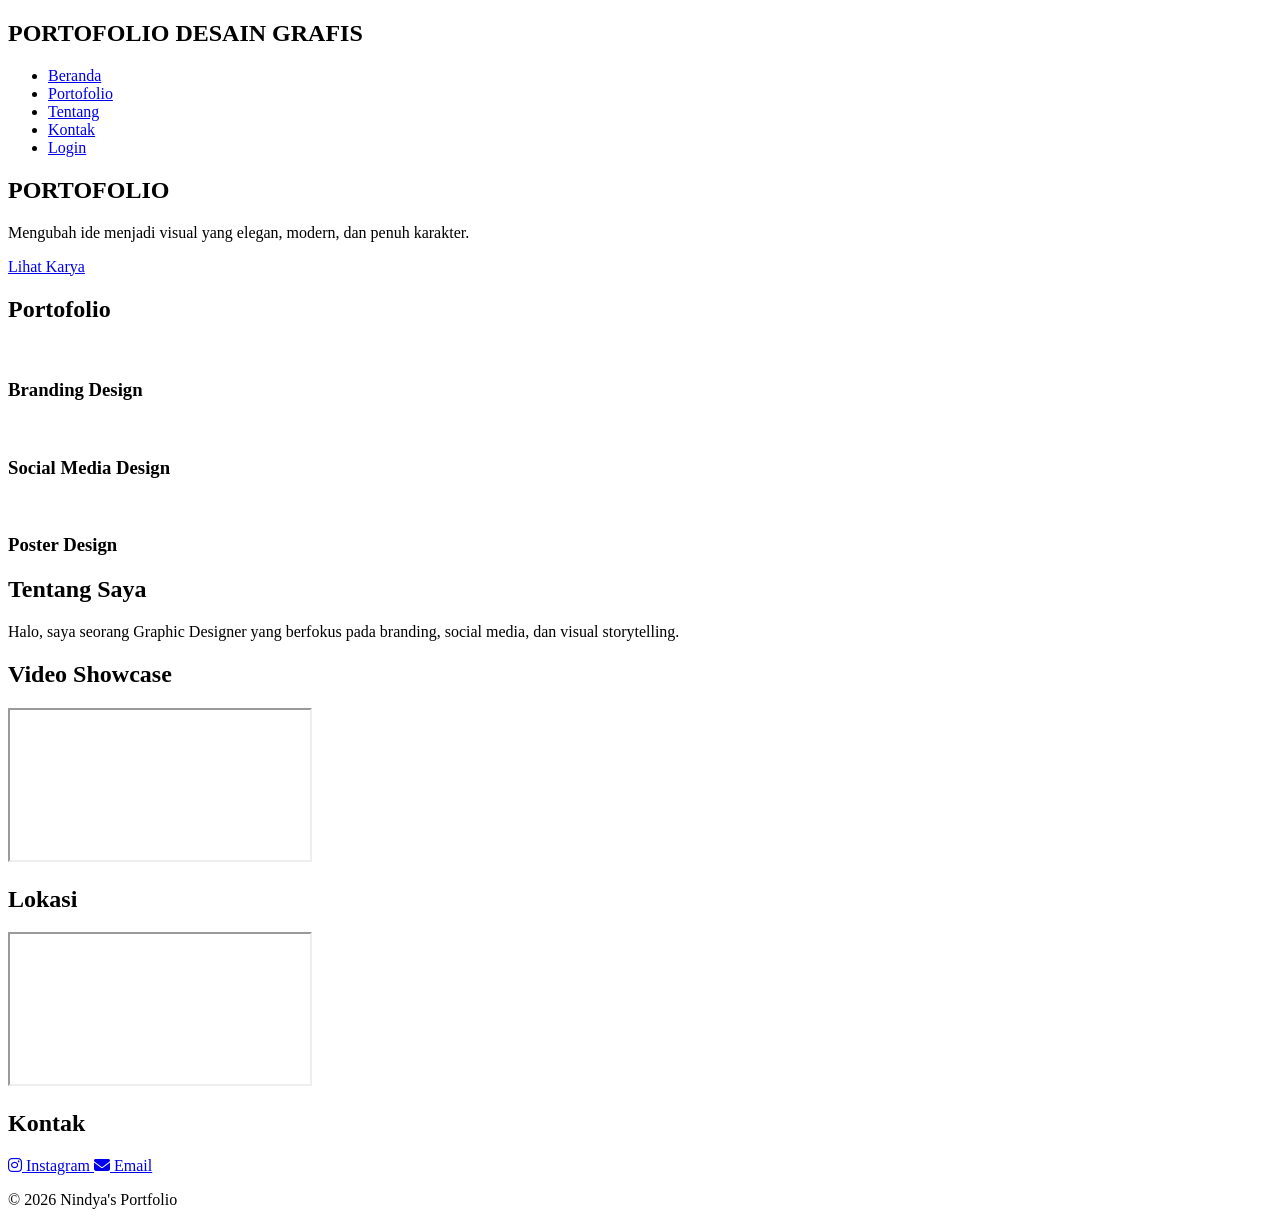
==== index.html @ 33f5392d "Add initial HTML structure for portfolio website" ====
<!DOCTYPE html>
<html lang="id">
<head>
    <meta charset="UTF-8">
    <meta name="viewport" content="width=device-width, initial-scale=1.0">
    <title> Portofolio Desain Grafis Nindya</title>

    <link rel="stylesheet" href="style.css">

    <link
    href="https://cdnjs.cloudflare.com/ajax/libs/font-awesome/6.5.2/css/all.min.css"
    rel="stylesheet">
</head>
<body>

<header>
    <nav class="navbar">
        <h2 class="logo">PORTOFOLIO DESAIN GRAFIS</h2>

        <ul class="nav-links">
            <li><a href="#home">Beranda</a></li>
            <li><a href="#portfolio">Portofolio</a></li>
            <li><a href="#about">Tentang</a></li>
            <li><a href="#contact">Kontak</a></li>
            <li>
                <a href="login/login.html" class="login-btn">
                    Login
                </a>
            </li>
        </ul>
    </nav>
</header>

<section id="home" class="hero">
    <div class="hero-content">
        <h1>PORTOFOLIO </h1>

        <p>
            Mengubah ide menjadi visual yang elegan,
            modern, dan penuh karakter.
        </p>

        <a href="#portfolio" class="btn">
            Lihat Karya
        </a>
    </div>
</section>

<section id="portfolio" class="portfolio">
    <h2>Portofolio</h2>

    <div class="portfolio-grid">

        <div class="card">
            <img src="assets/images/work1.jpg" alt="">
            <h3>Branding Design</h3>
        </div>

        <div class="card">
            <img src="assets/images/work2.jpg" alt="">
            <h3>Social Media Design</h3>
        </div>

        <div class="card">
            <img src="assets/images/work3.jpg" alt="">
            <h3>Poster Design</h3>
        </div>

    </div>
</section>

<section id="about" class="about">
    <h2>Tentang Saya</h2>

    <p>
        Halo, saya seorang Graphic Designer yang berfokus
        pada branding, social media, dan visual storytelling.
    </p>
</section>

<section class="youtube">
    <h2>Video Showcase</h2>

    <iframe
        src="https://www.youtube.com/embed/jNQXAC9IVRw"
        allowfullscreen>
    </iframe>
</section>

<section class="maps">
    <h2>Lokasi</h2>

    <iframe
    src="https://www.google.com/maps/embed?pb="
    loading="lazy">
    </iframe>
</section>

<section id="contact" class="contact">
    <h2>Kontak</h2>

    <div class="socials">

        <a href="https://instagram.com/username"
        target="_blank">
            <i class="fa-brands fa-instagram"></i>
            Instagram
        </a>

        <a href="mailto:email@gmail.com">
            <i class="fa-solid fa-envelope"></i>
            Email
        </a>

    </div>
</section>

<footer>
    <p>© 2026 Nindya's Portfolio</p>
</footer>

<script src="script.js"></script>
</body>
</html>
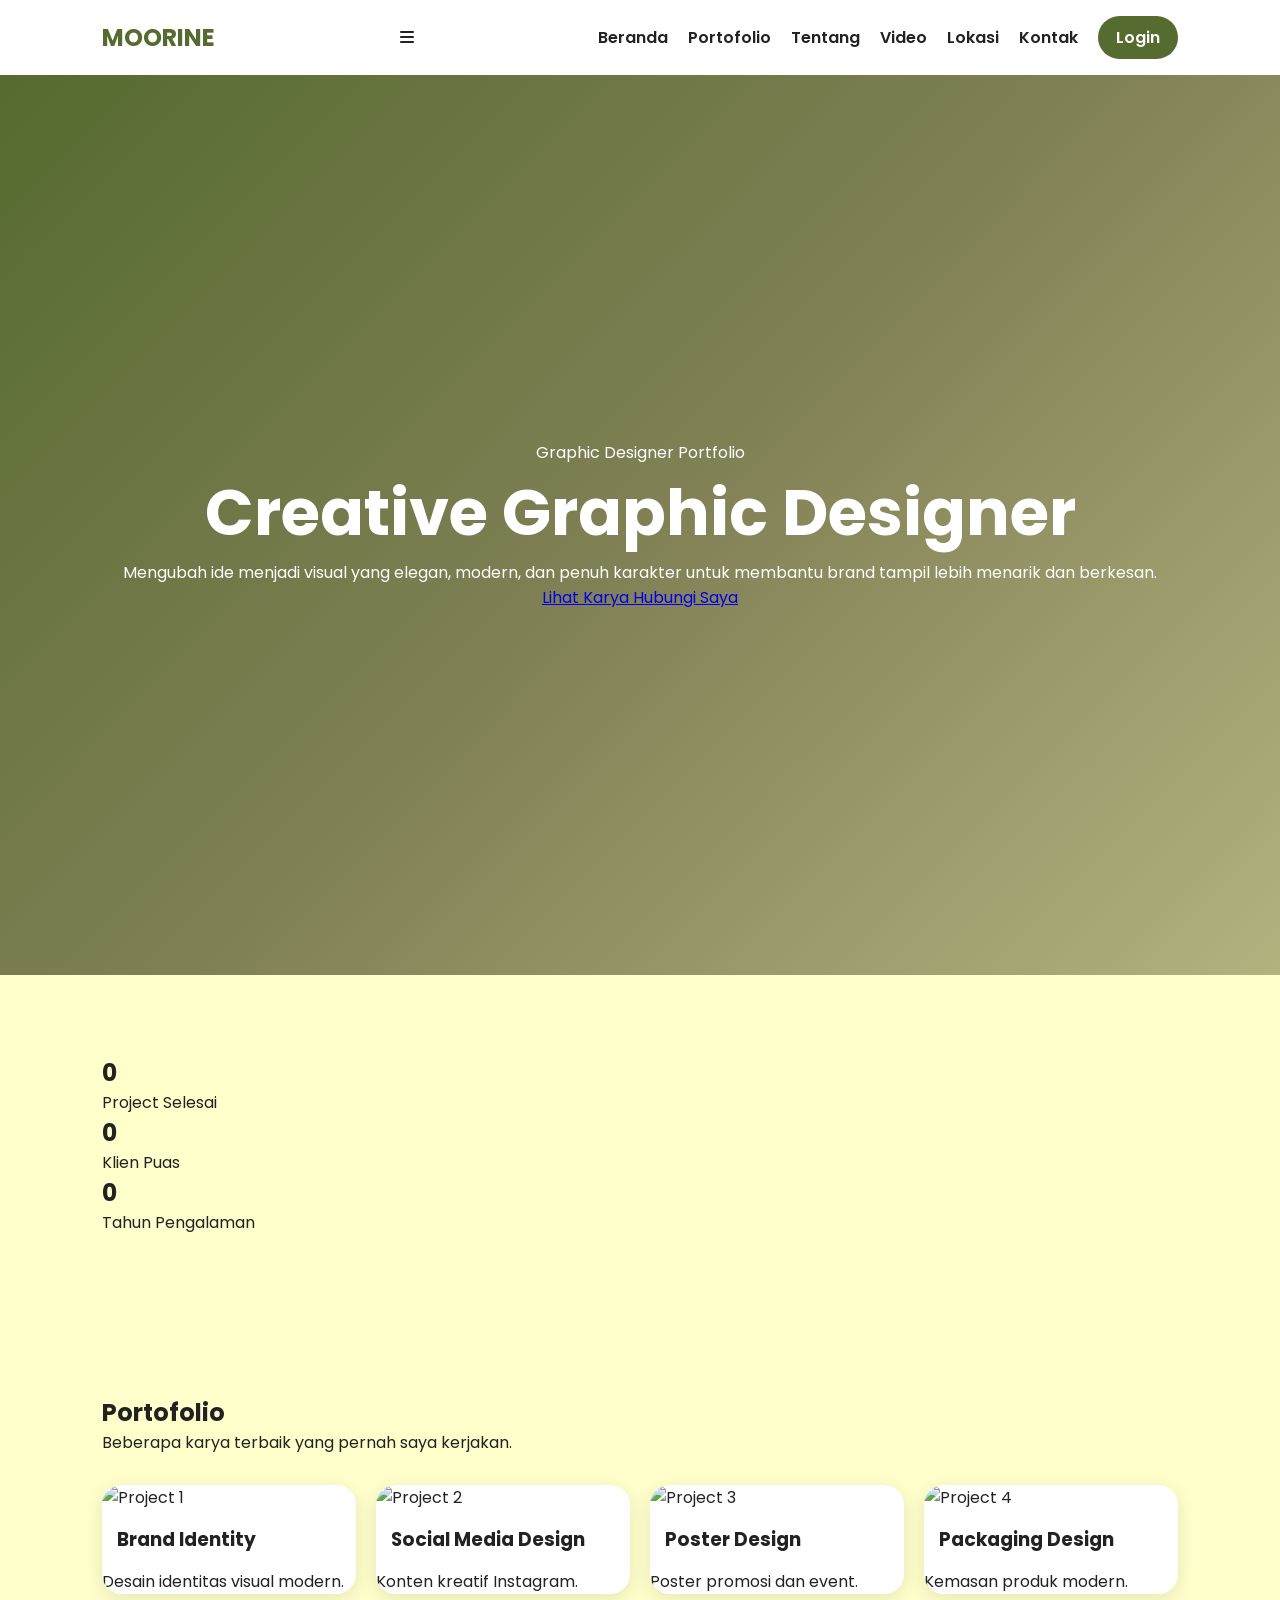
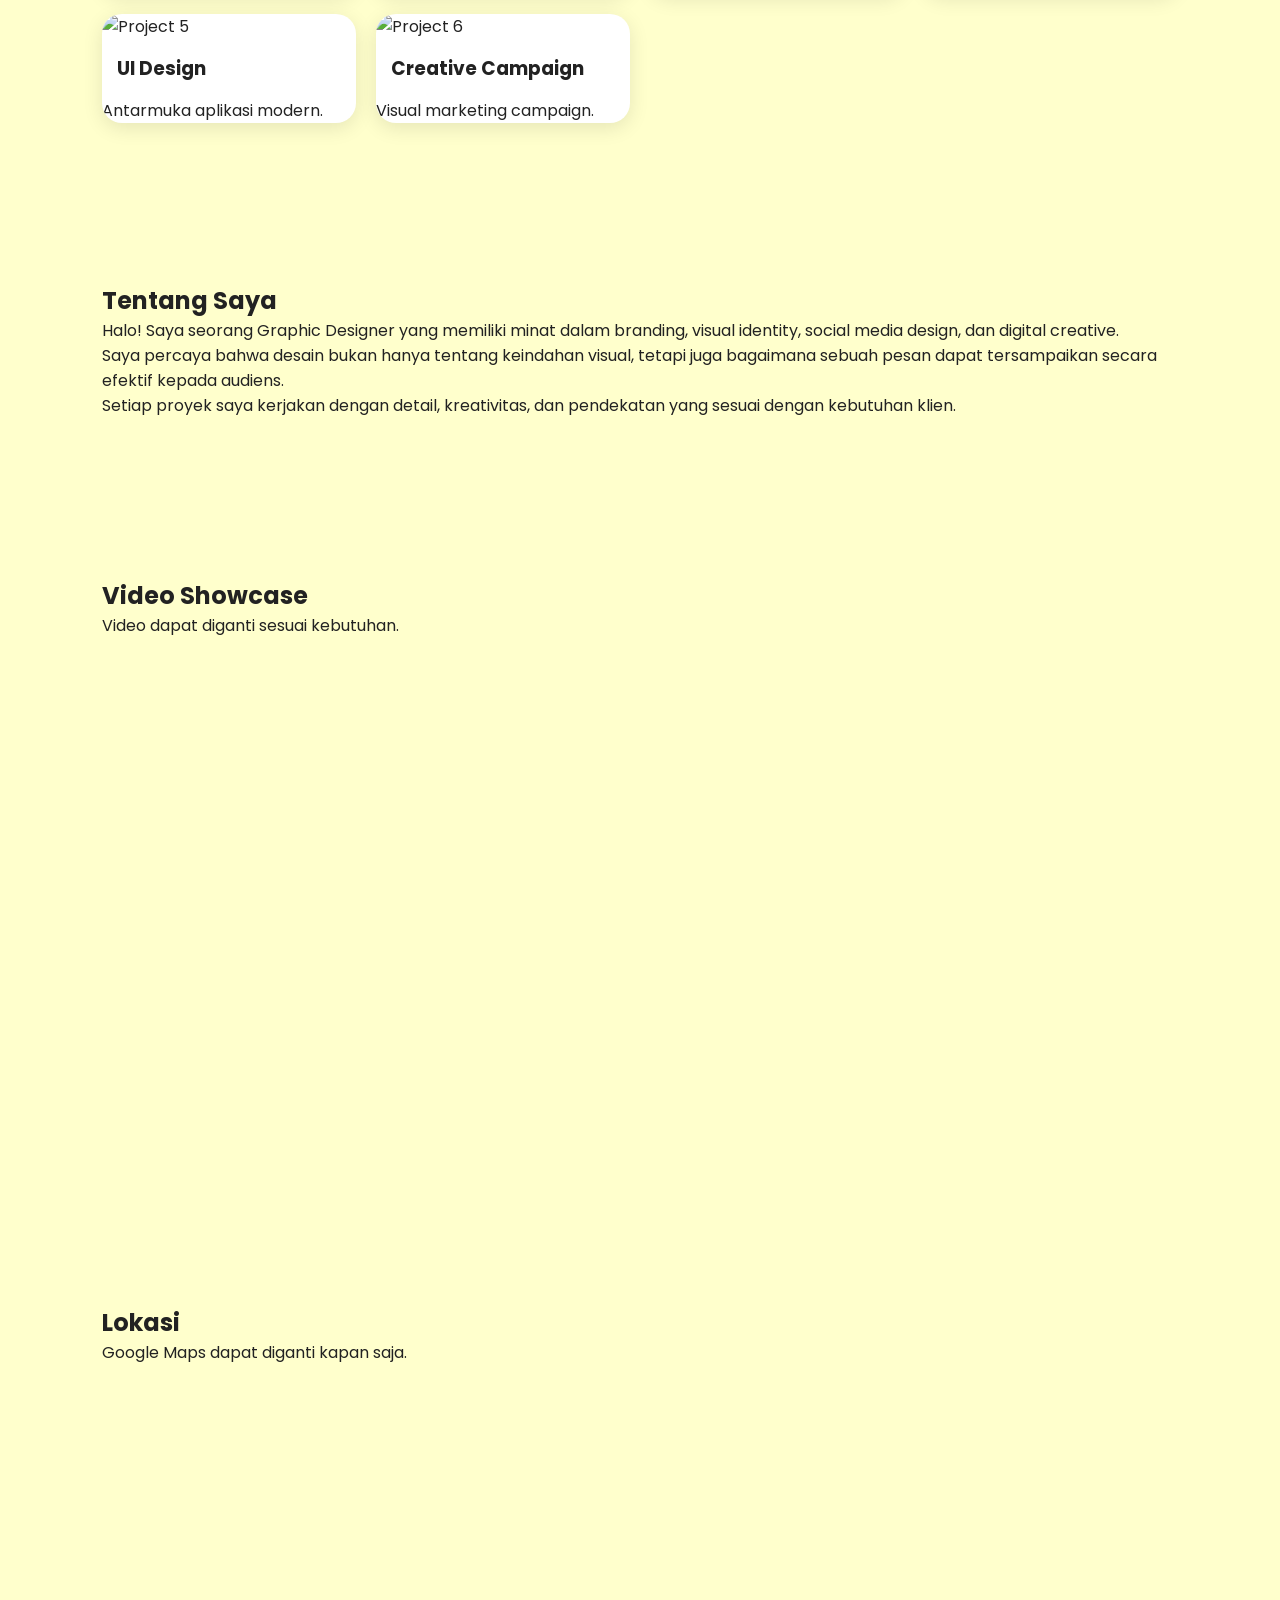
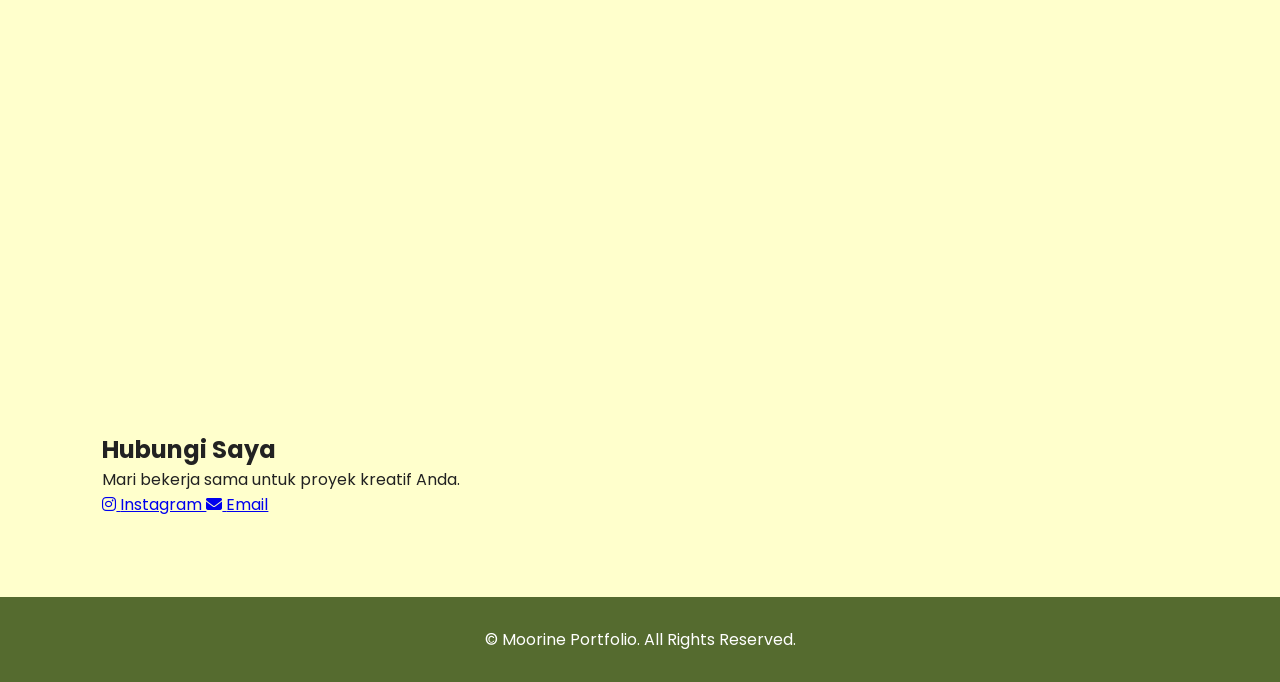
==== commit 9789a066: "Revamp index.html for Moorine portfolio site" ====
--- a/index.html
+++ b/index.html
@@ -1,124 +1,461 @@
 <!DOCTYPE html>
 <html lang="id">
 <head>
-    <meta charset="UTF-8">
-    <meta name="viewport" content="width=device-width, initial-scale=1.0">
-    <title> Portofolio Desain Grafis Nindya</title>
-
-    <link rel="stylesheet" href="style.css">
-
-    <link
-    href="https://cdnjs.cloudflare.com/ajax/libs/font-awesome/6.5.2/css/all.min.css"
-    rel="stylesheet">
+
+<meta charset="UTF-8">
+<meta name="viewport" content="width=device-width, initial-scale=1.0">
+
+<title>Moorine | Graphic Designer Portfolio</title>
+
+<link rel="stylesheet" href="style.css">
+
+<link rel="preconnect" href="https://fonts.googleapis.com">
+
+<link rel="preconnect" href="https://fonts.gstatic.com" crossorigin>
+
+<link href="https://fonts.googleapis.com/css2?family=Poppins:wght@300;400;500;600;700;800&display=swap" rel="stylesheet">
+
+<link rel="stylesheet"
+href="https://cdnjs.cloudflare.com/ajax/libs/font-awesome/6.5.2/css/all.min.css">
+
 </head>
+
 <body>
 
+<!-- LOADER -->
+
+<div class="loader">
+
+    <div class="loader-circle"></div>
+
+</div>
+
+<!-- NAVBAR -->
+
 <header>
-    <nav class="navbar">
-        <h2 class="logo">PORTOFOLIO DESAIN GRAFIS</h2>
-
-        <ul class="nav-links">
-            <li><a href="#home">Beranda</a></li>
-            <li><a href="#portfolio">Portofolio</a></li>
-            <li><a href="#about">Tentang</a></li>
-            <li><a href="#contact">Kontak</a></li>
-            <li>
-                <a href="login/login.html" class="login-btn">
-                    Login
-                </a>
-            </li>
-        </ul>
-    </nav>
+
+<nav class="navbar">
+
+    <h2 class="logo">
+        MOORINE
+    </h2>
+
+    <div class="menu-btn">
+
+        <i class="fa-solid fa-bars"></i>
+
+    </div>
+
+    <ul class="nav-links">
+
+        <li>
+            <a href="#home">Beranda</a>
+        </li>
+
+        <li>
+            <a href="#portfolio">Portofolio</a>
+        </li>
+
+        <li>
+            <a href="#about">Tentang</a>
+        </li>
+
+        <li>
+            <a href="#video">Video</a>
+        </li>
+
+        <li>
+            <a href="#maps">Lokasi</a>
+        </li>
+
+        <li>
+            <a href="#contact">Kontak</a>
+        </li>
+
+        <li>
+            <a href="login/login.html" class="login-btn">
+                Login
+            </a>
+        </li>
+
+    </ul>
+
+</nav>
+
 </header>
 
+<!-- HERO -->
+
 <section id="home" class="hero">
-    <div class="hero-content">
-        <h1>PORTOFOLIO </h1>
+
+<div class="hero-content">
+
+    <span class="hero-badge">
+        Graphic Designer Portfolio
+    </span>
+
+    <h1>
+        Creative Graphic Designer
+    </h1>
+
+    <p>
+
+        Mengubah ide menjadi visual yang elegan,
+        modern, dan penuh karakter untuk membantu
+        brand tampil lebih menarik dan berkesan.
+
+    </p>
+
+    <div class="hero-buttons">
+
+        <a href="#portfolio" class="btn-primary">
+
+            Lihat Karya
+
+        </a>
+
+        <a href="#contact" class="btn-secondary">
+
+            Hubungi Saya
+
+        </a>
+
+    </div>
+
+</div>
+
+</section>
+
+<!-- STATS -->
+
+<section class="stats">
+
+<div class="stats-container">
+
+    <div class="stat-card">
+
+        <h2 class="counter"
+        data-target="150">0</h2>
+
+        <p>Project Selesai</p>
+
+    </div>
+
+    <div class="stat-card">
+
+        <h2 class="counter"
+        data-target="75">0</h2>
+
+        <p>Klien Puas</p>
+
+    </div>
+
+    <div class="stat-card">
+
+        <h2 class="counter"
+        data-target="4">0</h2>
+
+        <p>Tahun Pengalaman</p>
+
+    </div>
+
+</div>
+
+</section>
+
+<!-- PORTFOLIO -->
+
+<section id="portfolio" class="portfolio">
+
+<h2 class="section-title">
+
+Portofolio
+
+</h2>
+
+<p class="section-subtitle">
+
+Beberapa karya terbaik yang pernah saya kerjakan.
+
+</p>
+
+<div class="portfolio-grid">
+
+    <div class="card">
+
+        <img src="assets/images/work1.jpg"
+        alt="Project 1">
+
+        <div class="card-content">
+
+            <h3>Brand Identity</h3>
+
+            <p>
+                Desain identitas visual modern.
+            </p>
+
+        </div>
+
+    </div>
+
+    <div class="card">
+
+        <img src="assets/images/work2.jpg"
+        alt="Project 2">
+
+        <div class="card-content">
+
+            <h3>Social Media Design</h3>
+
+            <p>
+                Konten kreatif Instagram.
+            </p>
+
+        </div>
+
+    </div>
+
+    <div class="card">
+
+        <img src="assets/images/work3.jpg"
+        alt="Project 3">
+
+        <div class="card-content">
+
+            <h3>Poster Design</h3>
+
+            <p>
+                Poster promosi dan event.
+            </p>
+
+        </div>
+
+    </div>
+
+    <div class="card">
+
+        <img src="assets/images/work4.jpg"
+        alt="Project 4">
+
+        <div class="card-content">
+
+            <h3>Packaging Design</h3>
+
+            <p>
+                Kemasan produk modern.
+            </p>
+
+        </div>
+
+    </div>
+
+    <div class="card">
+
+        <img src="assets/images/work5.jpg"
+        alt="Project 5">
+
+        <div class="card-content">
+
+            <h3>UI Design</h3>
+
+            <p>
+                Antarmuka aplikasi modern.
+            </p>
+
+        </div>
+
+    </div>
+
+    <div class="card">
+
+        <img src="assets/images/work6.jpg"
+        alt="Project 6">
+
+        <div class="card-content">
+
+            <h3>Creative Campaign</h3>
+
+            <p>
+                Visual marketing campaign.
+            </p>
+
+        </div>
+
+    </div>
+
+</div>
+
+</section>
+
+<!-- ABOUT -->
+
+<section id="about" class="about">
+
+<h2 class="section-title">
+
+Tentang Saya
+
+</h2>
+
+<div class="about-content">
+
+    <div class="about-text">
 
         <p>
-            Mengubah ide menjadi visual yang elegan,
-            modern, dan penuh karakter.
+
+            Halo! Saya seorang Graphic Designer
+            yang memiliki minat dalam branding,
+            visual identity, social media design,
+            dan digital creative.
+
         </p>
 
-        <a href="#portfolio" class="btn">
-            Lihat Karya
-        </a>
-    </div>
-</section>
-
-<section id="portfolio" class="portfolio">
-    <h2>Portofolio</h2>
-
-    <div class="portfolio-grid">
-
-        <div class="card">
-            <img src="assets/images/work1.jpg" alt="">
-            <h3>Branding Design</h3>
-        </div>
-
-        <div class="card">
-            <img src="assets/images/work2.jpg" alt="">
-            <h3>Social Media Design</h3>
-        </div>
-
-        <div class="card">
-            <img src="assets/images/work3.jpg" alt="">
-            <h3>Poster Design</h3>
-        </div>
-
-    </div>
-</section>
-
-<section id="about" class="about">
-    <h2>Tentang Saya</h2>
-
-    <p>
-        Halo, saya seorang Graphic Designer yang berfokus
-        pada branding, social media, dan visual storytelling.
-    </p>
-</section>
-
-<section class="youtube">
-    <h2>Video Showcase</h2>
-
-    <iframe
-        src="https://www.youtube.com/embed/jNQXAC9IVRw"
-        allowfullscreen>
-    </iframe>
-</section>
-
-<section class="maps">
-    <h2>Lokasi</h2>
-
-    <iframe
-    src="https://www.google.com/maps/embed?pb="
-    loading="lazy">
-    </iframe>
-</section>
+        <p>
+
+            Saya percaya bahwa desain bukan hanya
+            tentang keindahan visual, tetapi juga
+            bagaimana sebuah pesan dapat tersampaikan
+            secara efektif kepada audiens.
+
+        </p>
+
+        <p>
+
+            Setiap proyek saya kerjakan dengan
+            detail, kreativitas, dan pendekatan
+            yang sesuai dengan kebutuhan klien.
+
+        </p>
+
+    </div>
+
+</div>
+
+</section>
+
+<!-- VIDEO -->
+
+<section id="video" class="youtube">
+
+<h2 class="section-title">
+
+Video Showcase
+
+</h2>
+
+<p class="section-subtitle">
+
+Video dapat diganti sesuai kebutuhan.
+
+</p>
+
+<div class="video-wrapper">
+
+<iframe
+src="https://www.youtube.com/embed/jNQXAC9IVRw"
+title="YouTube video"
+allowfullscreen>
+</iframe>
+
+</div>
+
+</section>
+
+<!-- MAPS -->
+
+<section id="maps" class="maps">
+
+<h2 class="section-title">
+
+Lokasi
+
+</h2>
+
+<p class="section-subtitle">
+
+Google Maps dapat diganti kapan saja.
+
+</p>
+
+<div class="map-wrapper">
+
+<iframe
+src="https://www.google.com/maps/embed?pb="
+loading="lazy">
+</iframe>
+
+</div>
+
+</section>
+
+<!-- CONTACT -->
 
 <section id="contact" class="contact">
-    <h2>Kontak</h2>
-
-    <div class="socials">
-
-        <a href="https://instagram.com/username"
-        target="_blank">
-            <i class="fa-brands fa-instagram"></i>
+
+<h2 class="section-title">
+
+Hubungi Saya
+
+</h2>
+
+<p class="section-subtitle">
+
+Mari bekerja sama untuk proyek kreatif Anda.
+
+</p>
+
+<div class="contact-container">
+
+    <a
+    href="https://instagram.com/username"
+    target="_blank"
+    class="contact-card">
+
+        <i class="fa-brands fa-instagram"></i>
+
+        <span>
+
             Instagram
-        </a>
-
-        <a href="mailto:email@gmail.com">
-            <i class="fa-solid fa-envelope"></i>
+
+        </span>
+
+    </a>
+
+    <a
+    href="mailto:email@gmail.com"
+    class="contact-card">
+
+        <i class="fa-solid fa-envelope"></i>
+
+        <span>
+
             Email
-        </a>
-
-    </div>
-</section>
+
+        </span>
+
+    </a>
+
+</div>
+
+</section>
+
+<!-- FOOTER -->
 
 <footer>
-    <p>© 2026 Nindya's Portfolio</p>
+
+<p>
+
+© <span class="year"></span>
+Moorine Portfolio.
+All Rights Reserved.
+
+</p>
+
 </footer>
 
+<!-- SCRIPT -->
+
 <script src="script.js"></script>
+
 </body>
 </html>
--- a/style.css
+++ b/style.css
@@ -0,0 +1,161 @@
+:root{
+--olive-dark:#556b2f;
+--olive-main:#808055;
+--olive-light:#b2b27f;
+--cream:#ffffcc;
+--white:#ffffff;
+--black:#222222;
+}
+
+*{
+margin:0;
+padding:0;
+box-sizing:border-box;
+font-family:Poppins,sans-serif;
+}
+
+body{
+background:var(--cream);
+color:var(--black);
+}
+
+.navbar{
+display:flex;
+justify-content:space-between;
+align-items:center;
+padding:20px 8%;
+background:var(--white);
+position:sticky;
+top:0;
+z-index:1000;
+}
+
+.logo{
+color:var(--olive-dark);
+}
+
+.nav-links{
+display:flex;
+gap:20px;
+list-style:none;
+}
+
+.nav-links a{
+text-decoration:none;
+color:var(--black);
+font-weight:600;
+}
+
+.login-btn{
+background:var(--olive-dark);
+padding:10px 18px;
+border-radius:30px;
+color:white !important;
+}
+
+.hero{
+height:100vh;
+display:flex;
+justify-content:center;
+align-items:center;
+text-align:center;
+padding:20px;
+background:linear-gradient(
+135deg,
+var(--olive-dark),
+var(--olive-main),
+var(--olive-light)
+);
+color:white;
+}
+
+.hero h1{
+font-size:4rem;
+}
+
+.btn{
+display:inline-block;
+margin-top:20px;
+padding:12px 25px;
+background:white;
+color:var(--olive-dark);
+border-radius:30px;
+text-decoration:none;
+font-weight:bold;
+}
+
+section{
+padding:80px 8%;
+}
+
+.portfolio-grid{
+display:grid;
+grid-template-columns:
+repeat(auto-fit,minmax(250px,1fr));
+gap:20px;
+margin-top:30px;
+}
+
+.card{
+background:white;
+border-radius:20px;
+overflow:hidden;
+box-shadow:0 5px 20px rgba(0,0,0,.1);
+}
+
+.card img{
+width:100%;
+height:250px;
+object-fit:cover;
+}
+
+.card h3{
+padding:15px;
+}
+
+.youtube iframe,
+.maps iframe{
+width:100%;
+height:500px;
+border:none;
+border-radius:20px;
+}
+
+.socials{
+display:flex;
+gap:20px;
+flex-wrap:wrap;
+}
+
+.socials a{
+text-decoration:none;
+background:var(--olive-dark);
+color:white;
+padding:15px 25px;
+border-radius:10px;
+}
+
+footer{
+text-align:center;
+padding:30px;
+background:var(--olive-dark);
+color:white;
+}
+
+@media(max-width:768px){
+
+.navbar{
+flex-direction:column;
+gap:20px;
+}
+
+.nav-links{
+flex-wrap:wrap;
+justify-content:center;
+}
+
+.hero h1{
+font-size:2.5rem;
+}
+
+}
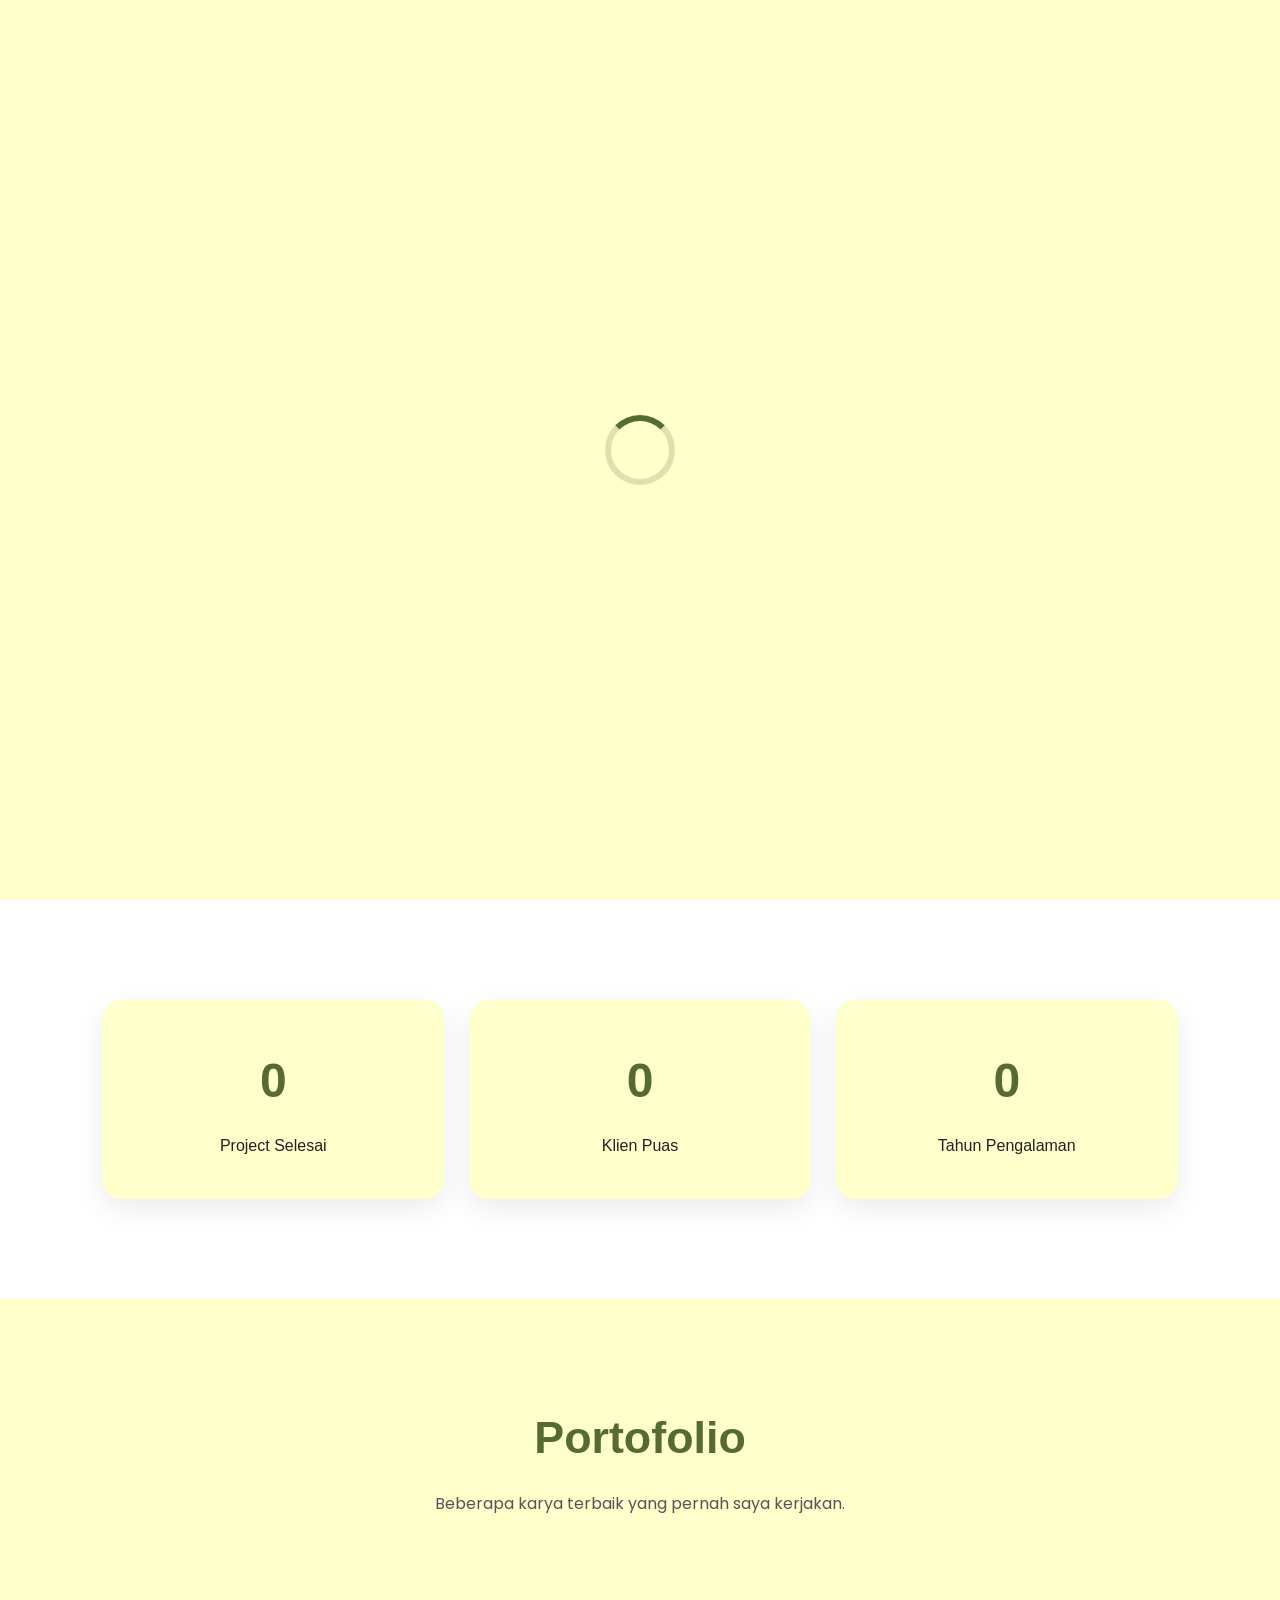
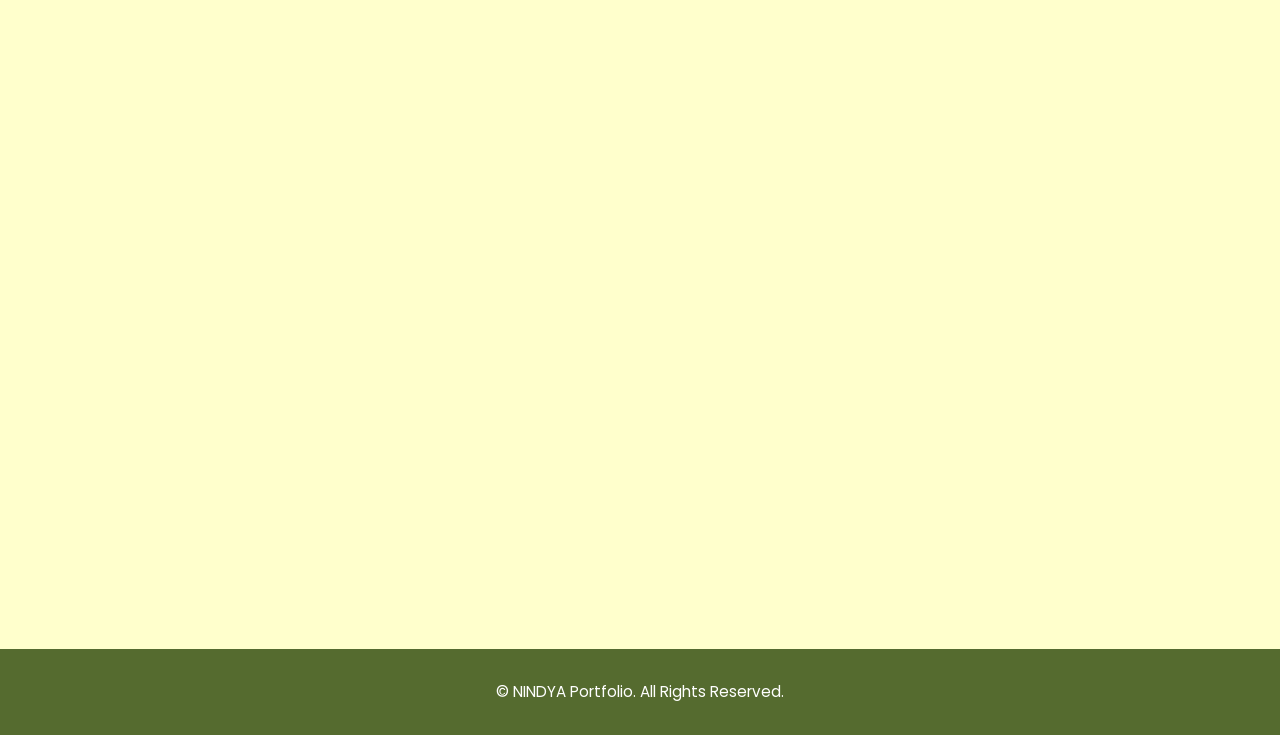
==== commit 870f9401: "Update index.html" ====
--- a/index.html
+++ b/index.html
@@ -5,7 +5,7 @@
 <meta charset="UTF-8">
 <meta name="viewport" content="width=device-width, initial-scale=1.0">
 
-<title>Moorine | Graphic Designer Portfolio</title>
+<title> NINDYA | Graphic Designer Portfolio</title>
 
 <link rel="stylesheet" href="style.css">
 
@@ -37,7 +37,7 @@
 <nav class="navbar">
 
     <h2 class="logo">
-        MOORINE
+        NINDYA DESAIN GRAFIS
     </h2>
 
     <div class="menu-btn">
@@ -446,7 +446,7 @@
 <p>
 
 © <span class="year"></span>
-Moorine Portfolio.
+NINDYA Portfolio.
 All Rights Reserved.
 
 </p>
--- a/style.css
+++ b/style.css
@@ -1,3 +1,7 @@
+/* ========================= */
+/* ROOT COLORS */
+/* ========================= */
+
 :root{
 --olive-dark:#556b2f;
 --olive-main:#808055;
@@ -5,157 +9,1149 @@
 --cream:#ffffcc;
 --white:#ffffff;
 --black:#222222;
-}
+
+--shadow:
+0 10px 30px rgba(0,0,0,.08);
+
+--radius:20px;
+
+--transition:.3s ease;
+}
+
+/* ========================= */
+/* RESET */
+/* ========================= */
 
 *{
 margin:0;
 padding:0;
 box-sizing:border-box;
-font-family:Poppins,sans-serif;
+font-family:'Poppins',sans-serif;
+scroll-behavior:smooth;
+}
+
+html{
+overflow-x:hidden;
 }
 
 body{
 background:var(--cream);
 color:var(--black);
-}
+overflow-x:hidden;
+line-height:1.7;
+}
+
+/* ========================= */
+/* LOADER */
+/* ========================= */
+
+.loader{
+position:fixed;
+top:0;
+left:0;
+width:100%;
+height:100vh;
+background:var(--cream);
+display:flex;
+justify-content:center;
+align-items:center;
+z-index:99999;
+transition:.5s;
+}
+
+.loader-circle{
+width:70px;
+height:70px;
+border:6px solid
+rgba(85,107,47,.2);
+
+border-top:6px solid
+var(--olive-dark);
+
+border-radius:50%;
+
+animation:spin 1s linear infinite;
+}
+
+@keyframes spin{
+
+0%{
+transform:rotate(0deg);
+}
+
+100%{
+transform:rotate(360deg);
+}
+
+}
+
+/* ========================= */
+/* NAVBAR */
+/* ========================= */
 
 .navbar{
+position:fixed;
+top:0;
+left:0;
+width:100%;
+
 display:flex;
 justify-content:space-between;
 align-items:center;
+
 padding:20px 8%;
-background:var(--white);
-position:sticky;
-top:0;
-z-index:1000;
+
+background:rgba(255,255,255,.8);
+
+backdrop-filter:blur(15px);
+
+z-index:999;
+
+transition:var(--transition);
+}
+
+.navbar.scrolled{
+
+padding:15px 8%;
+
+background:rgba(255,255,255,.95);
+
+box-shadow:var(--shadow);
+
 }
 
 .logo{
+
+font-size:1.8rem;
+font-weight:800;
+
+letter-spacing:2px;
+
 color:var(--olive-dark);
+
+cursor:pointer;
+
 }
 
 .nav-links{
+
 display:flex;
-gap:20px;
+align-items:center;
+gap:25px;
+
 list-style:none;
+
 }
 
 .nav-links a{
+
 text-decoration:none;
 color:var(--black);
-font-weight:600;
+
+font-weight:500;
+
+transition:var(--transition);
+
+}
+
+.nav-links a:hover{
+
+color:var(--olive-dark);
+
+}
+
+.active-link{
+
+color:var(--olive-dark) !important;
+
+font-weight:700;
+
 }
 
 .login-btn{
+
+padding:12px 25px;
+
+border-radius:50px;
+
 background:var(--olive-dark);
-padding:10px 18px;
-border-radius:30px;
+
 color:white !important;
-}
+
+}
+
+.login-btn:hover{
+
+background:var(--olive-main);
+
+}
+
+/* ========================= */
+/* MOBILE MENU BUTTON */
+/* ========================= */
+
+.menu-btn{
+
+display:none;
+
+font-size:28px;
+
+cursor:pointer;
+
+color:var(--olive-dark);
+
+}
+
+/* ========================= */
+/* HERO SECTION */
+/* ========================= */
 
 .hero{
-height:100vh;
+
+min-height:100vh;
+
 display:flex;
 justify-content:center;
 align-items:center;
+
 text-align:center;
-padding:20px;
-background:linear-gradient(
+
+padding:120px 10% 80px;
+
+background:
+linear-gradient(
 135deg,
 var(--olive-dark),
 var(--olive-main),
 var(--olive-light)
 );
+
 color:white;
+
+position:relative;
+
+overflow:hidden;
+
+}
+
+.hero::before{
+
+content:"";
+
+position:absolute;
+
+width:600px;
+height:600px;
+
+border-radius:50%;
+
+background:
+rgba(255,255,255,.08);
+
+top:-250px;
+right:-200px;
+
+}
+
+.hero::after{
+
+content:"";
+
+position:absolute;
+
+width:500px;
+height:500px;
+
+border-radius:50%;
+
+background:
+rgba(255,255,255,.05);
+
+bottom:-200px;
+left:-200px;
+
+}
+
+.hero-content{
+
+max-width:800px;
+
+position:relative;
+z-index:2;
+
+}
+
+.hero-badge{
+
+display:inline-block;
+
+padding:10px 20px;
+
+border-radius:50px;
+
+background:
+rgba(255,255,255,.15);
+
+backdrop-filter:blur(10px);
+
+margin-bottom:25px;
+
+font-size:.9rem;
+
 }
 
 .hero h1{
+
 font-size:4rem;
-}
-
-.btn{
-display:inline-block;
-margin-top:20px;
-padding:12px 25px;
+
+font-weight:800;
+
+line-height:1.2;
+
+margin-bottom:20px;
+
+}
+
+.hero p{
+
+font-size:1.1rem;
+
+max-width:650px;
+
+margin:auto;
+
+margin-bottom:35px;
+
+opacity:.95;
+
+}
+
+.hero-buttons{
+
+display:flex;
+
+justify-content:center;
+
+gap:15px;
+
+flex-wrap:wrap;
+
+}
+
+/* ========================= */
+/* BUTTONS */
+/* ========================= */
+
+.btn-primary{
+
+padding:15px 30px;
+
 background:white;
+
 color:var(--olive-dark);
-border-radius:30px;
+
 text-decoration:none;
-font-weight:bold;
-}
-
-section{
-padding:80px 8%;
+
+font-weight:700;
+
+border-radius:50px;
+
+transition:var(--transition);
+
+}
+
+.btn-primary:hover{
+
+transform:translateY(-4px);
+
+}
+
+.btn-secondary{
+
+padding:15px 30px;
+
+border:2px solid white;
+
+color:white;
+
+text-decoration:none;
+
+font-weight:700;
+
+border-radius:50px;
+
+transition:var(--transition);
+
+}
+
+.btn-secondary:hover{
+
+background:white;
+
+color:var(--olive-dark);
+
+}
+
+/* ========================= */
+/* STATS */
+/* ========================= */
+
+.stats{
+
+padding:100px 8%;
+
+background:white;
+
+}
+
+.stats-container{
+
+display:grid;
+
+grid-template-columns:
+repeat(auto-fit,minmax(220px,1fr));
+
+gap:25px;
+
+}
+
+.stat-card{
+
+background:var(--cream);
+
+padding:40px;
+
+border-radius:var(--radius);
+
+text-align:center;
+
+transition:var(--transition);
+
+box-shadow:var(--shadow);
+
+}
+
+.stat-card:hover{
+
+transform:translateY(-10px);
+
+}
+
+.stat-card h2{
+
+font-size:3rem;
+
+color:var(--olive-dark);
+
+font-weight:800;
+
+}
+
+.stat-card p{
+
+font-weight:500;
+
+margin-top:10px;
+
+}
+
+/* ========================= */
+/* SECTION TITLE */
+/* ========================= */
+
+.section-title{
+
+font-size:2.8rem;
+
+font-weight:800;
+
+text-align:center;
+
+margin-bottom:15px;
+
+color:var(--olive-dark);
+
+}
+
+.section-subtitle{
+
+text-align:center;
+
+max-width:600px;
+
+margin:auto;
+
+margin-bottom:50px;
+
+color:#555;
+
+}
+
+/* ========================= */
+/* REVEAL ANIMATION */
+/* ========================= */
+
+.card,
+.about,
+.contact,
+.youtube,
+.maps{
+
+opacity:0;
+
+transform:translateY(60px);
+
+transition:
+opacity .8s ease,
+transform .8s ease;
+
+}
+
+.show{
+
+opacity:1 !important;
+
+transform:translateY(0) !important;
+
+}
+
+/* ========================= */
+/* PORTFOLIO */
+/* ========================= */
+
+.portfolio{
+
+padding:100px 8%;
+
+background:var(--cream);
+
 }
 
 .portfolio-grid{
+
 display:grid;
+
 grid-template-columns:
-repeat(auto-fit,minmax(250px,1fr));
-gap:20px;
-margin-top:30px;
+repeat(auto-fit,minmax(300px,1fr));
+
+gap:30px;
+
 }
 
 .card{
+
 background:white;
+
+border-radius:var(--radius);
+
+overflow:hidden;
+
+box-shadow:var(--shadow);
+
+transition:var(--transition);
+
+cursor:pointer;
+
+position:relative;
+
+}
+
+.card:hover{
+
+transform:translateY(-10px);
+
+}
+
+.card img{
+
+width:100%;
+
+height:280px;
+
+object-fit:cover;
+
+display:block;
+
+transition:.5s;
+
+}
+
+.card:hover img{
+
+transform:scale(1.05);
+
+}
+
+.card-content{
+
+padding:25px;
+
+}
+
+.card-content h3{
+
+color:var(--olive-dark);
+
+margin-bottom:10px;
+
+font-size:1.3rem;
+
+}
+
+.card-content p{
+
+color:#666;
+
+font-size:.95rem;
+
+}
+
+/* ========================= */
+/* ABOUT */
+/* ========================= */
+
+.about{
+
+padding:100px 8%;
+
+background:white;
+
+}
+
+.about-content{
+
+max-width:900px;
+
+margin:auto;
+
+}
+
+.about-text{
+
+background:var(--cream);
+
+padding:40px;
+
+border-radius:var(--radius);
+
+box-shadow:var(--shadow);
+
+}
+
+.about-text p{
+
+margin-bottom:20px;
+
+font-size:1.05rem;
+
+color:#444;
+
+}
+
+/* ========================= */
+/* YOUTUBE */
+/* ========================= */
+
+.youtube{
+
+padding:100px 8%;
+
+background:var(--cream);
+
+}
+
+.video-wrapper{
+
+width:100%;
+
+border-radius:25px;
+
+overflow:hidden;
+
+box-shadow:var(--shadow);
+
+}
+
+.video-wrapper iframe{
+
+width:100%;
+
+height:600px;
+
+border:none;
+
+display:block;
+
+}
+
+/* ========================= */
+/* MAPS */
+/* ========================= */
+
+.maps{
+
+padding:100px 8%;
+
+background:white;
+
+}
+
+.map-wrapper{
+
+overflow:hidden;
+
+border-radius:25px;
+
+box-shadow:var(--shadow);
+
+}
+
+.map-wrapper iframe{
+
+width:100%;
+
+height:500px;
+
+border:none;
+
+display:block;
+
+}
+
+/* ========================= */
+/* CONTACT */
+/* ========================= */
+
+.contact{
+
+padding:100px 8%;
+
+background:var(--cream);
+
+}
+
+.contact-container{
+
+display:flex;
+
+justify-content:center;
+
+gap:25px;
+
+flex-wrap:wrap;
+
+}
+
+.contact-card{
+
+width:250px;
+
+padding:30px;
+
+background:white;
+
 border-radius:20px;
-overflow:hidden;
-box-shadow:0 5px 20px rgba(0,0,0,.1);
+
+text-decoration:none;
+
+color:var(--black);
+
+text-align:center;
+
+box-shadow:var(--shadow);
+
+transition:var(--transition);
+
+}
+
+.contact-card:hover{
+
+transform:translateY(-8px);
+
+}
+
+.contact-card i{
+
+font-size:2.5rem;
+
+color:var(--olive-dark);
+
+margin-bottom:15px;
+
+display:block;
+
+}
+
+.contact-card span{
+
+font-size:1rem;
+
+font-weight:600;
+
+}
+
+/* ========================= */
+/* FOOTER */
+/* ========================= */
+
+footer{
+
+background:var(--olive-dark);
+
+padding:30px;
+
+text-align:center;
+
+color:white;
+
+}
+
+footer p{
+
+font-size:.95rem;
+
+}
+
+/* ========================= */
+/* LIGHTBOX */
+/* ========================= */
+
+.lightbox{
+
+position:fixed;
+
+top:0;
+left:0;
+
+width:100%;
+height:100vh;
+
+background:rgba(0,0,0,.9);
+
+display:flex;
+
+justify-content:center;
+align-items:center;
+
+z-index:99999;
+
+animation:fadeIn .3s ease;
+
+}
+
+.lightbox img{
+
+max-width:90%;
+
+max-height:90%;
+
+border-radius:20px;
+
+box-shadow:
+0 10px 50px rgba(0,0,0,.5);
+
+}
+
+@keyframes fadeIn{
+
+from{
+
+opacity:0;
+
+}
+
+to{
+
+opacity:1;
+
+}
+
+}
+
+/* ========================= */
+/* BACK TO TOP */
+/* ========================= */
+
+.top-btn{
+
+position:fixed;
+
+bottom:25px;
+right:25px;
+
+width:55px;
+height:55px;
+
+border:none;
+
+border-radius:50%;
+
+background:var(--olive-dark);
+
+color:white;
+
+font-size:24px;
+
+cursor:pointer;
+
+box-shadow:var(--shadow);
+
+opacity:0;
+
+visibility:hidden;
+
+transition:var(--transition);
+
+z-index:999;
+
+}
+
+.show-top{
+
+opacity:1 !important;
+
+visibility:visible !important;
+
+}
+
+.top-btn:hover{
+
+transform:translateY(-5px);
+
+background:var(--olive-main);
+
+}
+
+/* ========================= */
+/* CUSTOM SCROLLBAR */
+/* ========================= */
+
+::-webkit-scrollbar{
+
+width:10px;
+
+}
+
+::-webkit-scrollbar-track{
+
+background:var(--cream);
+
+}
+
+::-webkit-scrollbar-thumb{
+
+background:var(--olive-main);
+
+border-radius:50px;
+
+}
+
+::-webkit-scrollbar-thumb:hover{
+
+background:var(--olive-dark);
+
+}
+
+/* ========================= */
+/* MOBILE */
+/* ========================= */
+
+@media(max-width:992px){
+
+.hero h1{
+
+font-size:3rem;
+
+}
+
+.video-wrapper iframe{
+
+height:450px;
+
+}
+
+}
+
+@media(max-width:768px){
+
+.navbar{
+
+padding:20px;
+
+}
+
+.menu-btn{
+
+display:block;
+
+z-index:1001;
+
+}
+
+.nav-links{
+
+position:fixed;
+
+top:80px;
+right:-100%;
+
+width:280px;
+
+height:calc(100vh - 80px);
+
+background:white;
+
+flex-direction:column;
+
+padding-top:40px;
+
+gap:25px;
+
+transition:.4s;
+
+box-shadow:
+-10px 0 30px rgba(0,0,0,.1);
+
+}
+
+.nav-links.active{
+
+right:0;
+
+}
+
+.hero{
+
+padding-top:150px;
+
+}
+
+.hero h1{
+
+font-size:2.4rem;
+
+}
+
+.hero p{
+
+font-size:1rem;
+
+}
+
+.hero-buttons{
+
+flex-direction:column;
+
+align-items:center;
+
+}
+
+.btn-primary,
+.btn-secondary{
+
+width:220px;
+
+text-align:center;
+
+}
+
+.section-title{
+
+font-size:2rem;
+
+}
+
+.stats-container{
+
+grid-template-columns:1fr;
+
+}
+
+.portfolio-grid{
+
+grid-template-columns:1fr;
+
+}
+
+.contact-container{
+
+flex-direction:column;
+
+align-items:center;
+
+}
+
+.video-wrapper iframe{
+
+height:350px;
+
+}
+
+.map-wrapper iframe{
+
+height:350px;
+
+}
+
+.about-text{
+
+padding:25px;
+
+}
+
+}
+
+@media(max-width:480px){
+
+.hero h1{
+
+font-size:2rem;
+
+}
+
+.hero-badge{
+
+font-size:.8rem;
+
+}
+
+.section-title{
+
+font-size:1.8rem;
+
 }
 
 .card img{
+
+height:220px;
+
+}
+
+.video-wrapper iframe{
+
+height:250px;
+
+}
+
+.map-wrapper iframe{
+
+height:250px;
+
+}
+
+.contact-card{
+
 width:100%;
-height:250px;
-object-fit:cover;
-}
-
-.card h3{
-padding:15px;
-}
-
-.youtube iframe,
-.maps iframe{
-width:100%;
-height:500px;
-border:none;
-border-radius:20px;
-}
-
-.socials{
-display:flex;
-gap:20px;
-flex-wrap:wrap;
-}
-
-.socials a{
-text-decoration:none;
-background:var(--olive-dark);
-color:white;
-padding:15px 25px;
-border-radius:10px;
-}
-
-footer{
-text-align:center;
-padding:30px;
-background:var(--olive-dark);
-color:white;
-}
-
-@media(max-width:768px){
-
-.navbar{
-flex-direction:column;
-gap:20px;
-}
-
-.nav-links{
-flex-wrap:wrap;
-justify-content:center;
-}
-
-.hero h1{
-font-size:2.5rem;
-}
-
-}
+
+}
+
+.top-btn{
+
+width:50px;
+height:50px;
+
+font-size:20px;
+
+}
+
+  }
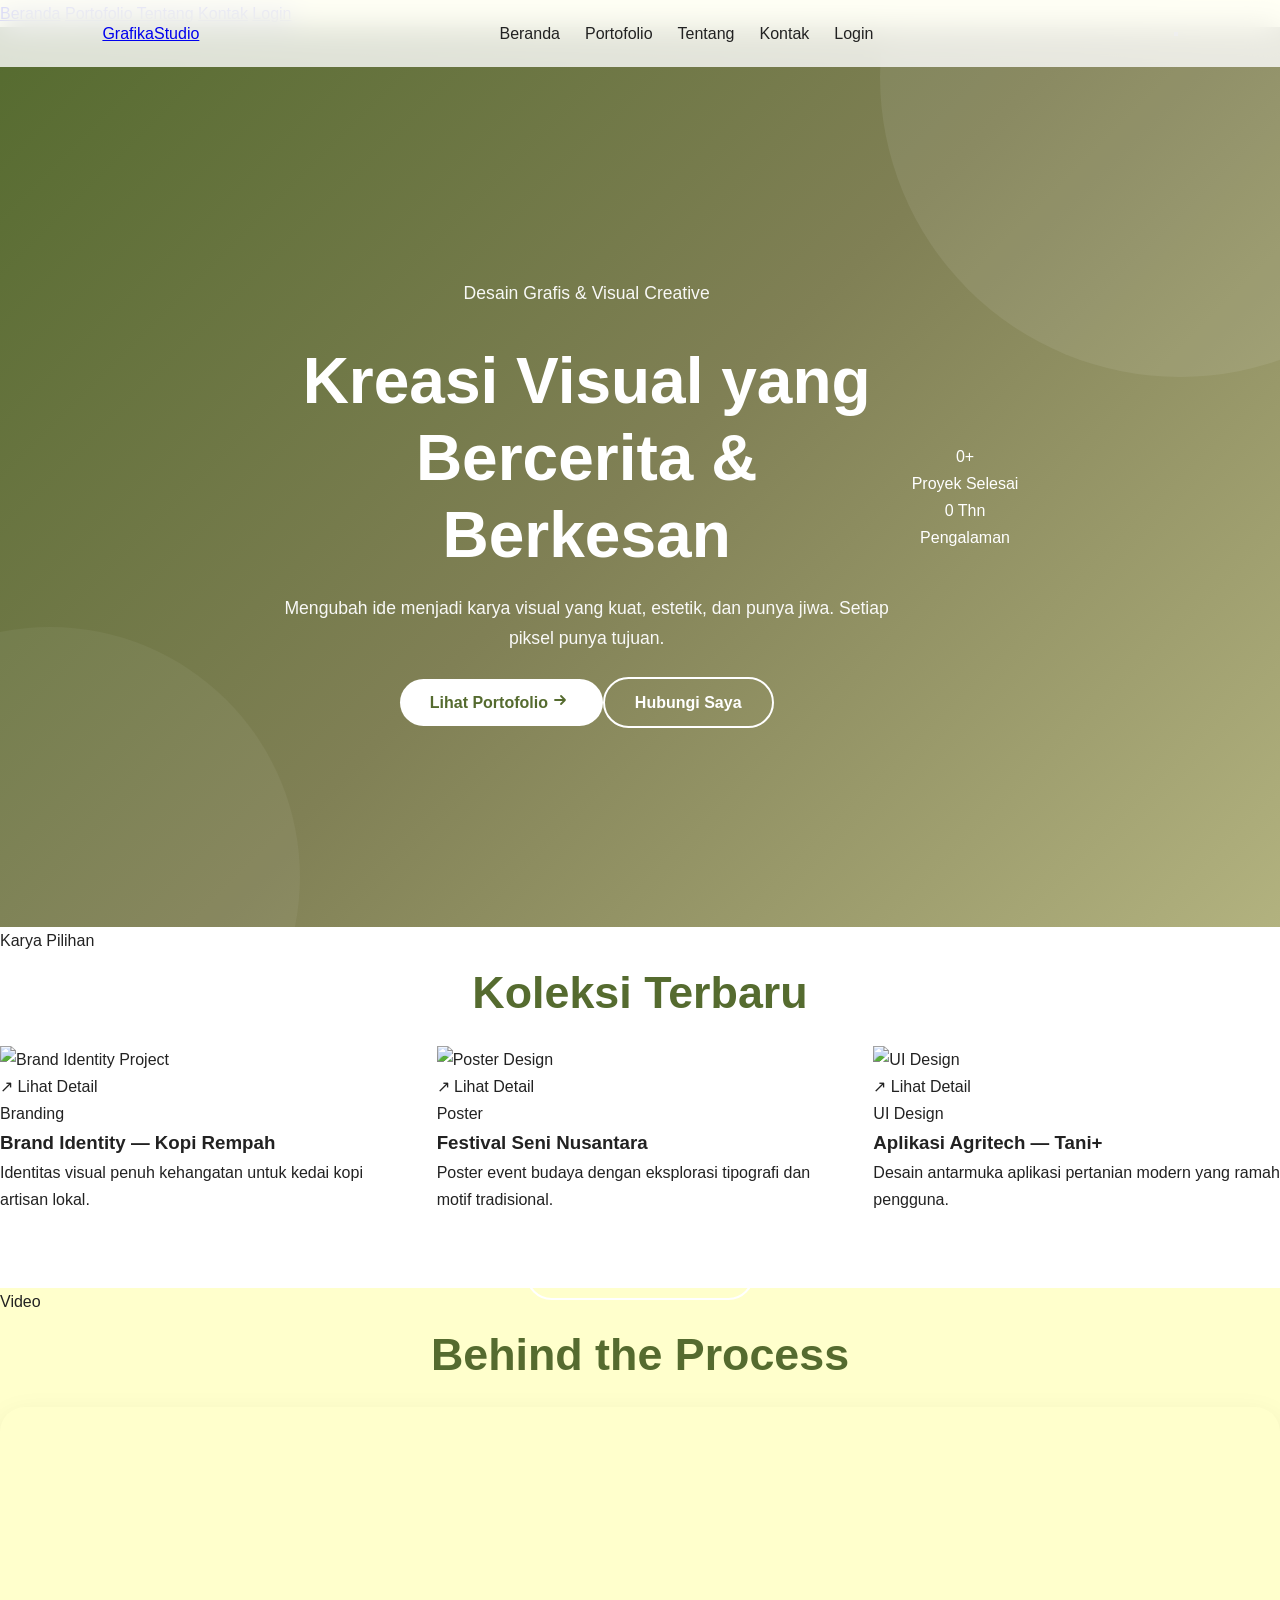
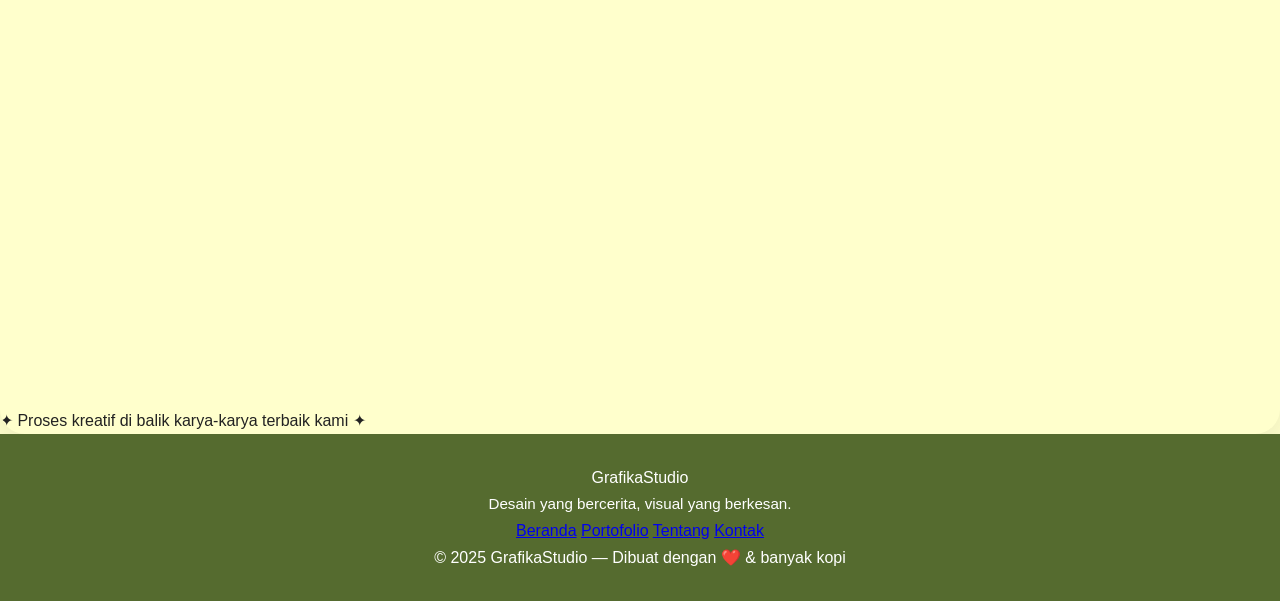
==== commit 98299755: "Revise index.html for branding and content updates" ====
--- a/index.html
+++ b/index.html
@@ -1,461 +1,201 @@
 <!DOCTYPE html>
 <html lang="id">
 <head>
-
-<meta charset="UTF-8">
-<meta name="viewport" content="width=device-width, initial-scale=1.0">
-
-<title> NINDYA | Graphic Designer Portfolio</title>
-
-<link rel="stylesheet" href="style.css">
-
-<link rel="preconnect" href="https://fonts.googleapis.com">
-
-<link rel="preconnect" href="https://fonts.gstatic.com" crossorigin>
-
-<link href="https://fonts.googleapis.com/css2?family=Poppins:wght@300;400;500;600;700;800&display=swap" rel="stylesheet">
-
-<link rel="stylesheet"
-href="https://cdnjs.cloudflare.com/ajax/libs/font-awesome/6.5.2/css/all.min.css">
-
+  <meta charset="UTF-8" />
+  <meta name="viewport" content="width=device-width, initial-scale=1.0" />
+  <title>Grafika Studio — Portofolio Desain Grafis</title>
+  <meta name="description" content="Portofolio desain grafis modern, kreatif, dan penuh karakter." />
+  <link rel="stylesheet" href="style.css" />
+  <!-- Favicon (emoji sebagai placeholder) -->
+  <link rel="icon" href="data:image/svg+xml,<svg xmlns='http://www.w3.org/2000/svg' viewBox='0 0 100 100'><text y='.9em' font-size='90'>🎨</text></svg>" />
 </head>
-
 <body>
 
-<!-- LOADER -->
-
-<div class="loader">
-
-    <div class="loader-circle"></div>
-
+<!-- ══════════════════════════════════
+     NAVBAR
+     ══════════════════════════════════ -->
+<nav class="navbar" id="navbar">
+  <a href="index.html" class="nav-logo">Grafika<span>Studio</span></a>
+
+  <ul class="nav-links">
+    <li><a href="index.html" class="active">Beranda</a></li>
+    <li><a href="portfolio.html">Portofolio</a></li>
+    <li><a href="about.html">Tentang</a></li>
+    <li><a href="contact.html">Kontak</a></li>
+    <li><a href="login/login.html" class="btn-login">Login</a></li>
+  </ul>
+
+  <button class="hamburger" aria-label="Toggle menu">
+    <span></span><span></span><span></span>
+  </button>
+</nav>
+
+<!-- Mobile Nav -->
+<div class="mobile-nav">
+  <a href="index.html">Beranda</a>
+  <a href="portfolio.html">Portofolio</a>
+  <a href="about.html">Tentang</a>
+  <a href="contact.html">Kontak</a>
+  <a href="login/login.html">Login</a>
 </div>
 
-<!-- NAVBAR -->
-
-<header>
-
-<nav class="navbar">
-
-    <h2 class="logo">
-        NINDYA DESAIN GRAFIS
-    </h2>
-
-    <div class="menu-btn">
-
-        <i class="fa-solid fa-bars"></i>
-
-    </div>
-
-    <ul class="nav-links">
-
-        <li>
-            <a href="#home">Beranda</a>
-        </li>
-
-        <li>
-            <a href="#portfolio">Portofolio</a>
-        </li>
-
-        <li>
-            <a href="#about">Tentang</a>
-        </li>
-
-        <li>
-            <a href="#video">Video</a>
-        </li>
-
-        <li>
-            <a href="#maps">Lokasi</a>
-        </li>
-
-        <li>
-            <a href="#contact">Kontak</a>
-        </li>
-
-        <li>
-            <a href="login/login.html" class="login-btn">
-                Login
-            </a>
-        </li>
-
-    </ul>
-
-</nav>
-
-</header>
-
-<!-- HERO -->
-
-<section id="home" class="hero">
-
-<div class="hero-content">
-
-    <span class="hero-badge">
-        Graphic Designer Portfolio
-    </span>
-
-    <h1>
-        Creative Graphic Designer
+<!-- ══════════════════════════════════
+     HERO
+     ══════════════════════════════════ -->
+<section class="hero" id="hero">
+  <div class="hero-bg"></div>
+  <div class="hero-grid-pattern"></div>
+
+  <div class="hero-content">
+    <p class="hero-eyebrow">Desain Grafis &amp; Visual Creative</p>
+    <h1 class="hero-title">
+      Kreasi Visual yang<br>
+      <span class="highlight">Bercerita</span> &amp;<br>
+      <span class="stroke-text">Berkesan</span>
     </h1>
-
-    <p>
-
-        Mengubah ide menjadi visual yang elegan,
-        modern, dan penuh karakter untuk membantu
-        brand tampil lebih menarik dan berkesan.
-
+    <p class="hero-desc">
+      Mengubah ide menjadi karya visual yang kuat, estetik, dan punya jiwa.
+      Setiap piksel punya tujuan.
     </p>
-
-    <div class="hero-buttons">
-
-        <a href="#portfolio" class="btn-primary">
-
-            Lihat Karya
-
-        </a>
-
-        <a href="#contact" class="btn-secondary">
-
-            Hubungi Saya
-
-        </a>
-
-    </div>
-
-</div>
-
+    <div class="hero-actions">
+      <a href="portfolio.html" class="btn-primary">
+        Lihat Portofolio
+        <svg width="16" height="16" viewBox="0 0 16 16" fill="none"><path d="M3 8h10M9 4l4 4-4 4" stroke="currentColor" stroke-width="1.8" stroke-linecap="round" stroke-linejoin="round"/></svg>
+      </a>
+      <a href="contact.html" class="btn-secondary">Hubungi Saya</a>
+    </div>
+  </div>
+
+  <!-- Floating Stats Cards -->
+  <div class="hero-floats">
+    <div class="float-card">
+      <div class="fc-num" data-count="50" data-suffix="+">0+</div>
+      <div class="fc-label">Proyek Selesai</div>
+    </div>
+    <div class="float-card">
+      <div class="fc-num" data-count="3" data-suffix=" Thn">0 Thn</div>
+      <div class="fc-label">Pengalaman</div>
+    </div>
+  </div>
 </section>
 
-<!-- STATS -->
-
-<section class="stats">
-
-<div class="stats-container">
-
-    <div class="stat-card">
-
-        <h2 class="counter"
-        data-target="150">0</h2>
-
-        <p>Project Selesai</p>
-
-    </div>
-
-    <div class="stat-card">
-
-        <h2 class="counter"
-        data-target="75">0</h2>
-
-        <p>Klien Puas</p>
-
-    </div>
-
-    <div class="stat-card">
-
-        <h2 class="counter"
-        data-target="4">0</h2>
-
-        <p>Tahun Pengalaman</p>
-
-    </div>
-
-</div>
-
+<!-- ══════════════════════════════════
+     PORTFOLIO PREVIEW
+     ══════════════════════════════════ -->
+<section id="portfolio-preview" style="background: var(--white);">
+  <div class="section-header reveal">
+    <p class="section-eyebrow">Karya Pilihan</p>
+    <h2 class="section-title">Koleksi <span class="italic">Terbaru</span></h2>
+    <div class="section-divider"></div>
+  </div>
+
+  <div class="portfolio-grid">
+
+    <div class="portfolio-card reveal reveal-delay-1" data-category="branding">
+      <div class="card-thumb">
+        <!-- Ganti src dengan path gambar kamu -->
+        <img src="https://images.unsplash.com/photo-1561070791-2526d30994b5?w=600&q=80" alt="Brand Identity Project" loading="lazy" />
+        <div class="card-overlay">
+          <span class="card-overlay-text">↗ Lihat Detail</span>
+        </div>
+      </div>
+      <div class="card-body">
+        <p class="card-category">Branding</p>
+        <h3 class="card-title">Brand Identity — Kopi Rempah</h3>
+        <p class="card-desc">Identitas visual penuh kehangatan untuk kedai kopi artisan lokal.</p>
+      </div>
+    </div>
+
+    <div class="portfolio-card reveal reveal-delay-2" data-category="poster">
+      <div class="card-thumb">
+        <img src="https://images.unsplash.com/photo-1558618666-fcd25c85cd64?w=600&q=80" alt="Poster Design" loading="lazy" />
+        <div class="card-overlay">
+          <span class="card-overlay-text">↗ Lihat Detail</span>
+        </div>
+      </div>
+      <div class="card-body">
+        <p class="card-category">Poster</p>
+        <h3 class="card-title">Festival Seni Nusantara</h3>
+        <p class="card-desc">Poster event budaya dengan eksplorasi tipografi dan motif tradisional.</p>
+      </div>
+    </div>
+
+    <div class="portfolio-card reveal reveal-delay-3" data-category="ui">
+      <div class="card-thumb">
+        <img src="https://images.unsplash.com/photo-1611532736597-de2d4265fba3?w=600&q=80" alt="UI Design" loading="lazy" />
+        <div class="card-overlay">
+          <span class="card-overlay-text">↗ Lihat Detail</span>
+        </div>
+      </div>
+      <div class="card-body">
+        <p class="card-category">UI Design</p>
+        <h3 class="card-title">Aplikasi Agritech — Tani+</h3>
+        <p class="card-desc">Desain antarmuka aplikasi pertanian modern yang ramah pengguna.</p>
+      </div>
+    </div>
+
+  </div>
+
+  <div style="text-align:center; margin-top: 3rem;">
+    <a href="portfolio.html" class="btn-secondary">Lihat Semua Karya →</a>
+  </div>
 </section>
 
-<!-- PORTFOLIO -->
-
-<section id="portfolio" class="portfolio">
-
-<h2 class="section-title">
-
-Portofolio
-
-</h2>
-
-<p class="section-subtitle">
-
-Beberapa karya terbaik yang pernah saya kerjakan.
-
-</p>
-
-<div class="portfolio-grid">
-
-    <div class="card">
-
-        <img src="assets/images/work1.jpg"
-        alt="Project 1">
-
-        <div class="card-content">
-
-            <h3>Brand Identity</h3>
-
-            <p>
-                Desain identitas visual modern.
-            </p>
-
-        </div>
-
-    </div>
-
-    <div class="card">
-
-        <img src="assets/images/work2.jpg"
-        alt="Project 2">
-
-        <div class="card-content">
-
-            <h3>Social Media Design</h3>
-
-            <p>
-                Konten kreatif Instagram.
-            </p>
-
-        </div>
-
-    </div>
-
-    <div class="card">
-
-        <img src="assets/images/work3.jpg"
-        alt="Project 3">
-
-        <div class="card-content">
-
-            <h3>Poster Design</h3>
-
-            <p>
-                Poster promosi dan event.
-            </p>
-
-        </div>
-
-    </div>
-
-    <div class="card">
-
-        <img src="assets/images/work4.jpg"
-        alt="Project 4">
-
-        <div class="card-content">
-
-            <h3>Packaging Design</h3>
-
-            <p>
-                Kemasan produk modern.
-            </p>
-
-        </div>
-
-    </div>
-
-    <div class="card">
-
-        <img src="assets/images/work5.jpg"
-        alt="Project 5">
-
-        <div class="card-content">
-
-            <h3>UI Design</h3>
-
-            <p>
-                Antarmuka aplikasi modern.
-            </p>
-
-        </div>
-
-    </div>
-
-    <div class="card">
-
-        <img src="assets/images/work6.jpg"
-        alt="Project 6">
-
-        <div class="card-content">
-
-            <h3>Creative Campaign</h3>
-
-            <p>
-                Visual marketing campaign.
-            </p>
-
-        </div>
-
-    </div>
-
-</div>
-
+<!-- ══════════════════════════════════
+     VIDEO YOUTUBE
+     ══════════════════════════════════ -->
+<section class="video-section">
+  <div class="section-header reveal">
+    <p class="section-eyebrow">Video</p>
+    <h2 class="section-title">Behind the <span class="italic">Process</span></h2>
+    <div class="section-divider"></div>
+  </div>
+
+  <div class="video-wrapper reveal">
+    <div class="video-container">
+      <!--
+        ╔══════════════════════════════════════════════════╗
+        ║  CARA GANTI VIDEO YOUTUBE:                       ║
+        ║  1. Buka video YouTube yang diinginkan           ║
+        ║  2. Klik Share → Embed → copy kode iframe        ║
+        ║  3. Ganti src di bawah ini dengan URL embed-nya  ║
+        ║     Format: https://www.youtube.com/embed/VIDEO_ID║
+        ╚══════════════════════════════════════════════════╝
+      -->
+      <iframe
+        src="https://www.youtube.com/embed/dQw4w9WgXcQ"
+        title="Behind The Process — Grafika Studio"
+        allow="accelerometer; autoplay; clipboard-write; encrypted-media; gyroscope; picture-in-picture"
+        allowfullscreen>
+      </iframe>
+    </div>
+    <p class="video-caption">
+      ✦ Proses kreatif di balik karya-karya terbaik kami ✦
+    </p>
+  </div>
 </section>
 
-<!-- ABOUT -->
-
-<section id="about" class="about">
-
-<h2 class="section-title">
-
-Tentang Saya
-
-</h2>
-
-<div class="about-content">
-
-    <div class="about-text">
-
-        <p>
-
-            Halo! Saya seorang Graphic Designer
-            yang memiliki minat dalam branding,
-            visual identity, social media design,
-            dan digital creative.
-
-        </p>
-
-        <p>
-
-            Saya percaya bahwa desain bukan hanya
-            tentang keindahan visual, tetapi juga
-            bagaimana sebuah pesan dapat tersampaikan
-            secara efektif kepada audiens.
-
-        </p>
-
-        <p>
-
-            Setiap proyek saya kerjakan dengan
-            detail, kreativitas, dan pendekatan
-            yang sesuai dengan kebutuhan klien.
-
-        </p>
-
-    </div>
-
-</div>
-
-</section>
-
-<!-- VIDEO -->
-
-<section id="video" class="youtube">
-
-<h2 class="section-title">
-
-Video Showcase
-
-</h2>
-
-<p class="section-subtitle">
-
-Video dapat diganti sesuai kebutuhan.
-
-</p>
-
-<div class="video-wrapper">
-
-<iframe
-src="https://www.youtube.com/embed/jNQXAC9IVRw"
-title="YouTube video"
-allowfullscreen>
-</iframe>
-
-</div>
-
-</section>
-
-<!-- MAPS -->
-
-<section id="maps" class="maps">
-
-<h2 class="section-title">
-
-Lokasi
-
-</h2>
-
-<p class="section-subtitle">
-
-Google Maps dapat diganti kapan saja.
-
-</p>
-
-<div class="map-wrapper">
-
-<iframe
-src="https://www.google.com/maps/embed?pb="
-loading="lazy">
-</iframe>
-
-</div>
-
-</section>
-
-<!-- CONTACT -->
-
-<section id="contact" class="contact">
-
-<h2 class="section-title">
-
-Hubungi Saya
-
-</h2>
-
-<p class="section-subtitle">
-
-Mari bekerja sama untuk proyek kreatif Anda.
-
-</p>
-
-<div class="contact-container">
-
-    <a
-    href="https://instagram.com/username"
-    target="_blank"
-    class="contact-card">
-
-        <i class="fa-brands fa-instagram"></i>
-
-        <span>
-
-            Instagram
-
-        </span>
-
-    </a>
-
-    <a
-    href="mailto:email@gmail.com"
-    class="contact-card">
-
-        <i class="fa-solid fa-envelope"></i>
-
-        <span>
-
-            Email
-
-        </span>
-
-    </a>
-
-</div>
-
-</section>
-
-<!-- FOOTER -->
-
+<!-- ══════════════════════════════════
+     FOOTER
+     ══════════════════════════════════ -->
 <footer>
-
-<p>
-
-© <span class="year"></span>
-NINDYA Portfolio.
-All Rights Reserved.
-
-</p>
-
+  <div class="footer-inner">
+    <div>
+      <div class="footer-logo">Grafika<span>Studio</span></div>
+      <p class="footer-tagline">Desain yang bercerita, visual yang berkesan.</p>
+    </div>
+    <nav class="footer-nav">
+      <a href="index.html">Beranda</a>
+      <a href="portfolio.html">Portofolio</a>
+      <a href="about.html">Tentang</a>
+      <a href="contact.html">Kontak</a>
+    </nav>
+  </div>
+  <div class="footer-bottom">
+    &copy; 2025 GrafikaStudio — Dibuat dengan ❤️ &amp; banyak kopi
+  </div>
 </footer>
 
-<!-- SCRIPT -->
-
 <script src="script.js"></script>
-
 </body>
 </html>
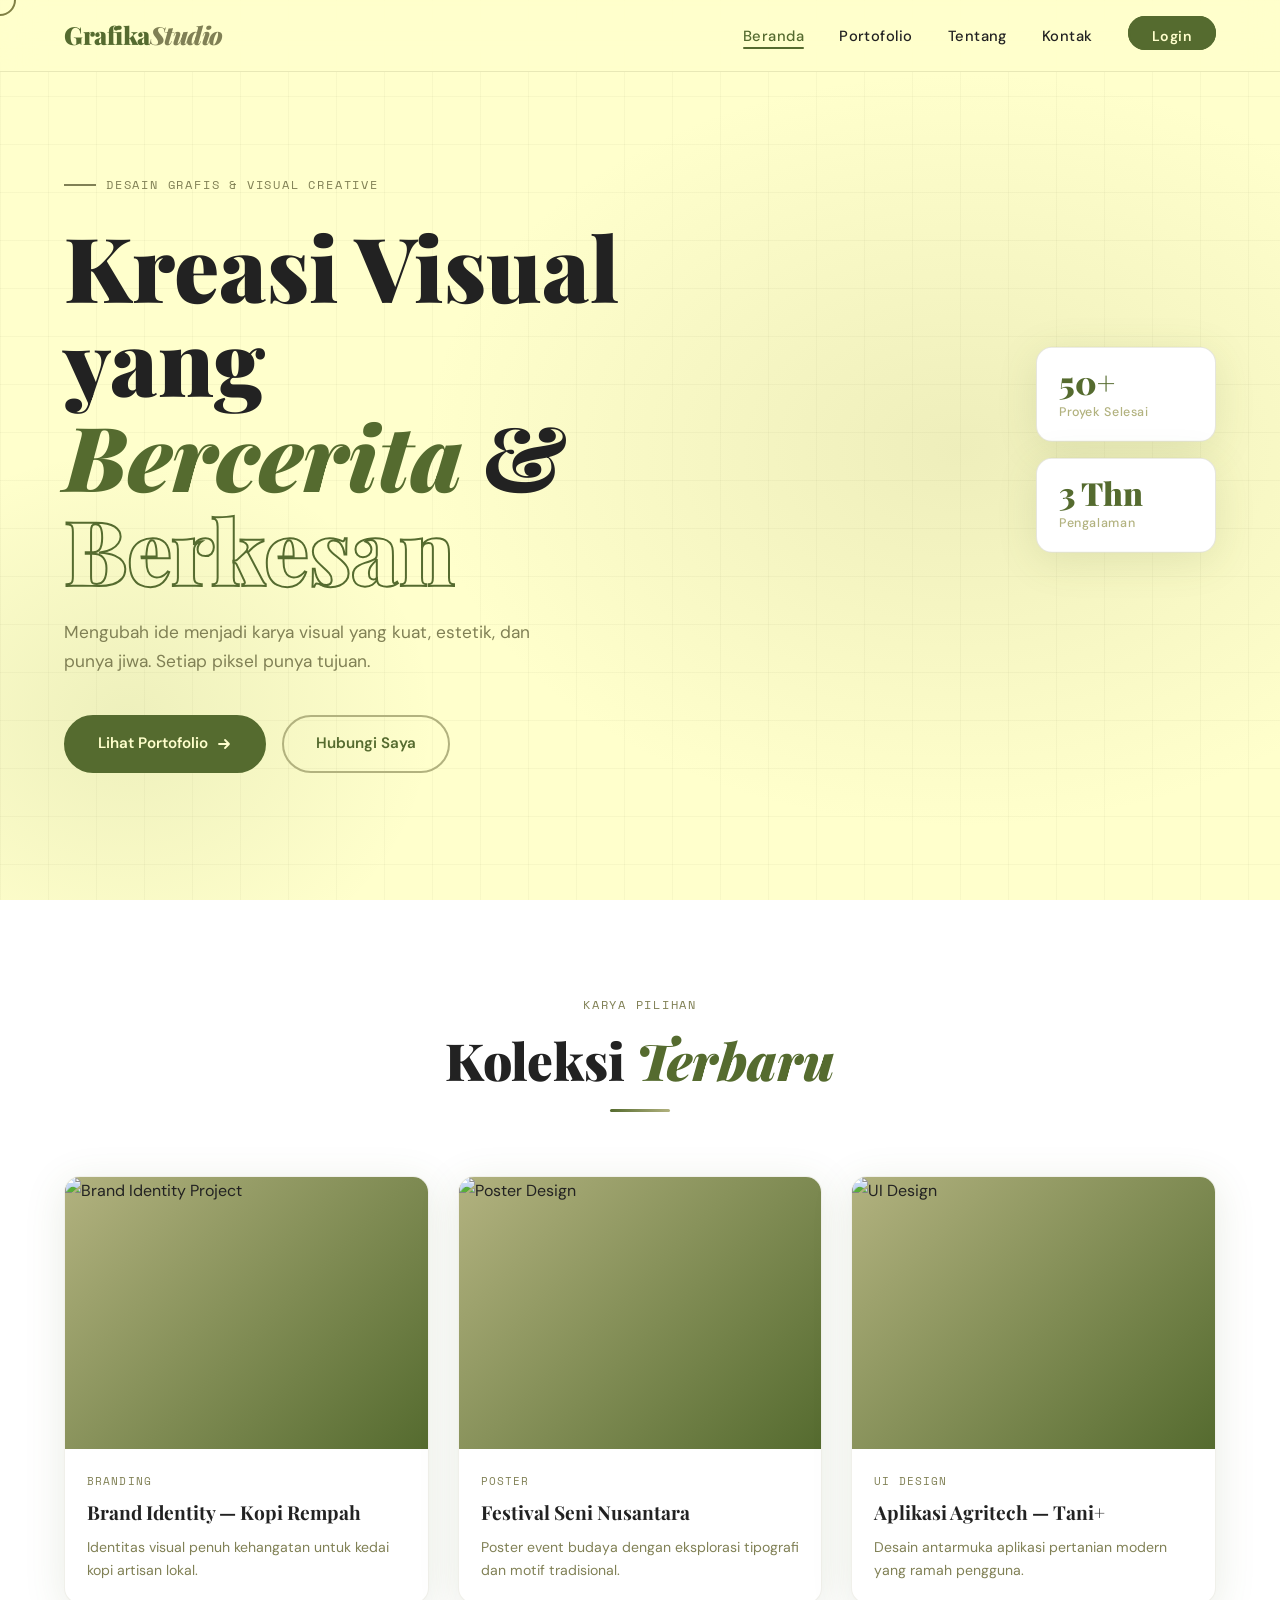
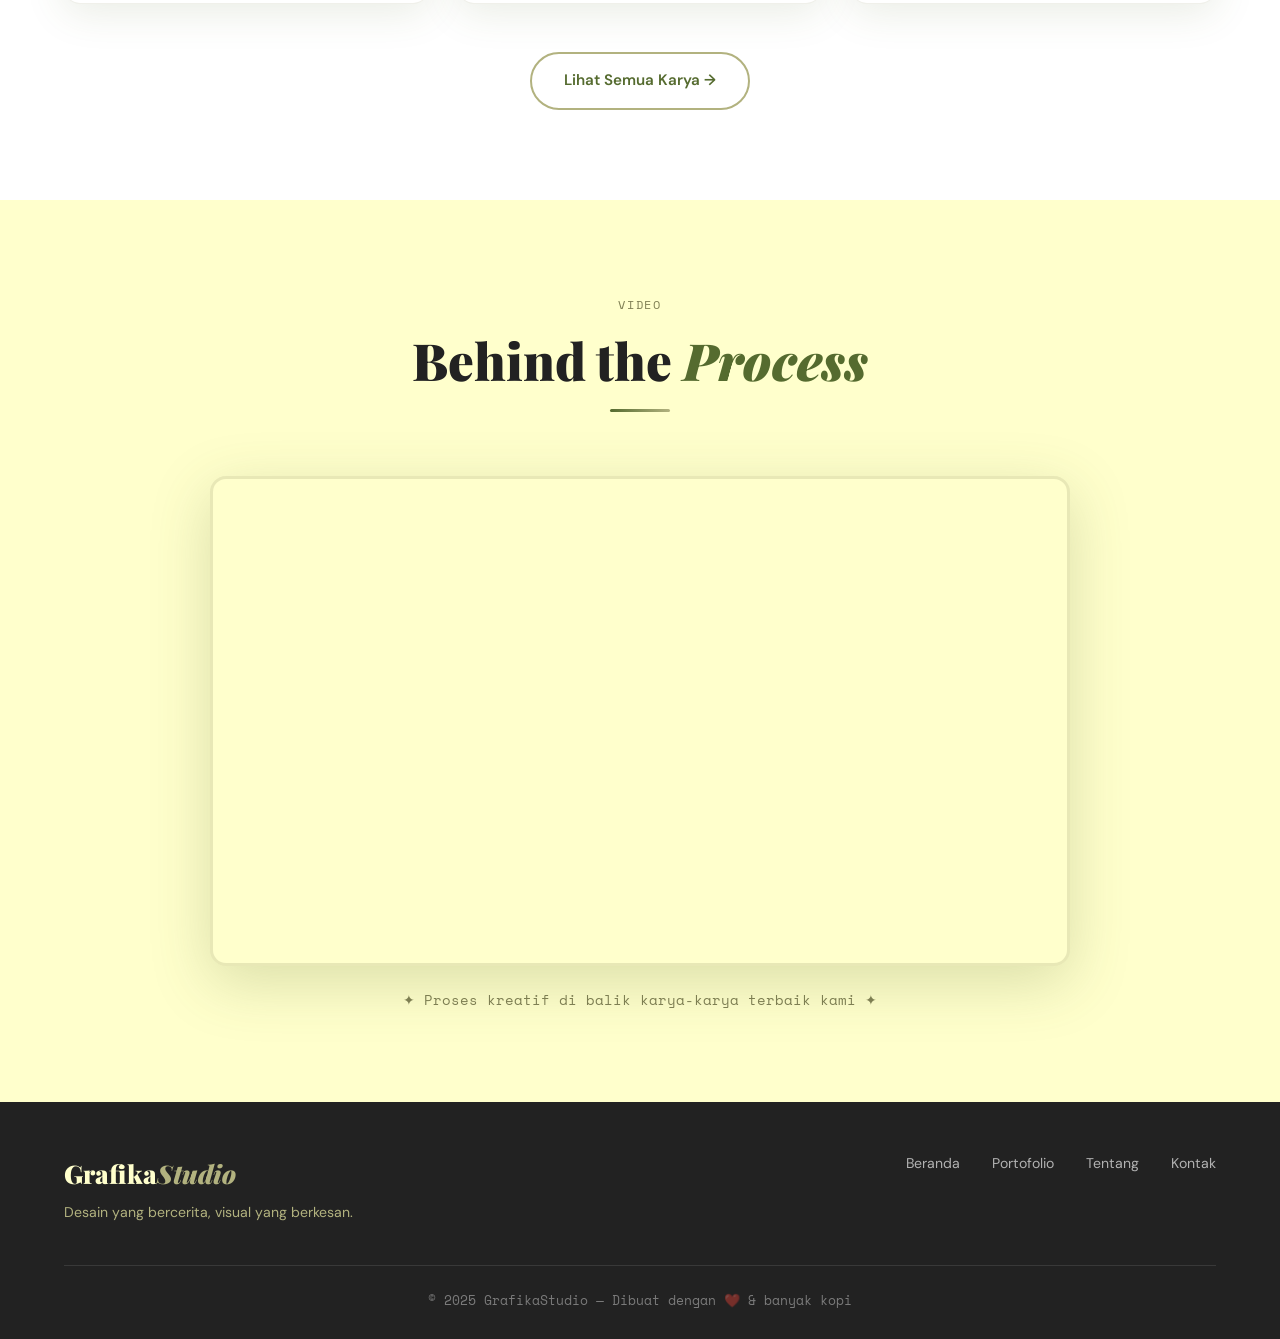
==== commit 7a5a59b5: "Update index.html" ====
--- a/index.html
+++ b/index.html
@@ -197,5 +197,6 @@
 </footer>
 
 <script src="script.js"></script>
+<script src="login/js/welcome.js"></script>
 </body>
 </html>
--- a/style.css
+++ b/style.css
@@ -1,1157 +1,944 @@
-/* ========================= */
-/* ROOT COLORS */
-/* ========================= */
-
-:root{
---olive-dark:#556b2f;
---olive-main:#808055;
---olive-light:#b2b27f;
---cream:#ffffcc;
---white:#ffffff;
---black:#222222;
-
---shadow:
-0 10px 30px rgba(0,0,0,.08);
-
---radius:20px;
-
---transition:.3s ease;
-}
-
-/* ========================= */
-/* RESET */
-/* ========================= */
-
-*{
-margin:0;
-padding:0;
-box-sizing:border-box;
-font-family:'Poppins',sans-serif;
-scroll-behavior:smooth;
-}
-
-html{
-overflow-x:hidden;
-}
-
-body{
-background:var(--cream);
-color:var(--black);
-overflow-x:hidden;
-line-height:1.7;
-}
-
-/* ========================= */
-/* LOADER */
-/* ========================= */
-
-.loader{
-position:fixed;
-top:0;
-left:0;
-width:100%;
-height:100vh;
-background:var(--cream);
-display:flex;
-justify-content:center;
-align-items:center;
-z-index:99999;
-transition:.5s;
-}
-
-.loader-circle{
-width:70px;
-height:70px;
-border:6px solid
-rgba(85,107,47,.2);
-
-border-top:6px solid
-var(--olive-dark);
-
-border-radius:50%;
-
-animation:spin 1s linear infinite;
-}
-
-@keyframes spin{
-
-0%{
-transform:rotate(0deg);
-}
-
-100%{
-transform:rotate(360deg);
-}
-
-}
-
-/* ========================= */
-/* NAVBAR */
-/* ========================= */
-
-.navbar{
-position:fixed;
-top:0;
-left:0;
-width:100%;
-
-display:flex;
-justify-content:space-between;
-align-items:center;
-
-padding:20px 8%;
-
-background:rgba(255,255,255,.8);
-
-backdrop-filter:blur(15px);
-
-z-index:999;
-
-transition:var(--transition);
-}
-
-.navbar.scrolled{
-
-padding:15px 8%;
-
-background:rgba(255,255,255,.95);
-
-box-shadow:var(--shadow);
-
-}
-
-.logo{
-
-font-size:1.8rem;
-font-weight:800;
-
-letter-spacing:2px;
-
-color:var(--olive-dark);
-
-cursor:pointer;
-
-}
-
-.nav-links{
-
-display:flex;
-align-items:center;
-gap:25px;
-
-list-style:none;
-
-}
-
-.nav-links a{
-
-text-decoration:none;
-color:var(--black);
-
-font-weight:500;
-
-transition:var(--transition);
-
-}
-
-.nav-links a:hover{
-
-color:var(--olive-dark);
-
-}
-
-.active-link{
-
-color:var(--olive-dark) !important;
-
-font-weight:700;
-
-}
-
-.login-btn{
-
-padding:12px 25px;
-
-border-radius:50px;
-
-background:var(--olive-dark);
-
-color:white !important;
-
-}
-
-.login-btn:hover{
-
-background:var(--olive-main);
-
-}
-
-/* ========================= */
-/* MOBILE MENU BUTTON */
-/* ========================= */
-
-.menu-btn{
-
-display:none;
-
-font-size:28px;
-
-cursor:pointer;
-
-color:var(--olive-dark);
-
-}
-
-/* ========================= */
-/* HERO SECTION */
-/* ========================= */
-
-.hero{
-
-min-height:100vh;
-
-display:flex;
-justify-content:center;
-align-items:center;
-
-text-align:center;
-
-padding:120px 10% 80px;
-
-background:
-linear-gradient(
-135deg,
-var(--olive-dark),
-var(--olive-main),
-var(--olive-light)
-);
-
-color:white;
-
-position:relative;
-
-overflow:hidden;
-
-}
-
-.hero::before{
-
-content:"";
-
-position:absolute;
-
-width:600px;
-height:600px;
-
-border-radius:50%;
-
-background:
-rgba(255,255,255,.08);
-
-top:-250px;
-right:-200px;
-
-}
-
-.hero::after{
-
-content:"";
-
-position:absolute;
-
-width:500px;
-height:500px;
-
-border-radius:50%;
-
-background:
-rgba(255,255,255,.05);
-
-bottom:-200px;
-left:-200px;
-
-}
-
-.hero-content{
-
-max-width:800px;
-
-position:relative;
-z-index:2;
-
-}
-
-.hero-badge{
-
-display:inline-block;
-
-padding:10px 20px;
-
-border-radius:50px;
-
-background:
-rgba(255,255,255,.15);
-
-backdrop-filter:blur(10px);
-
-margin-bottom:25px;
-
-font-size:.9rem;
-
-}
-
-.hero h1{
-
-font-size:4rem;
-
-font-weight:800;
-
-line-height:1.2;
-
-margin-bottom:20px;
-
-}
-
-.hero p{
-
-font-size:1.1rem;
-
-max-width:650px;
-
-margin:auto;
-
-margin-bottom:35px;
-
-opacity:.95;
-
-}
-
-.hero-buttons{
-
-display:flex;
-
-justify-content:center;
-
-gap:15px;
-
-flex-wrap:wrap;
-
-}
-
-/* ========================= */
-/* BUTTONS */
-/* ========================= */
-
-.btn-primary{
-
-padding:15px 30px;
-
-background:white;
-
-color:var(--olive-dark);
-
-text-decoration:none;
-
-font-weight:700;
-
-border-radius:50px;
-
-transition:var(--transition);
-
-}
-
-.btn-primary:hover{
-
-transform:translateY(-4px);
-
-}
-
-.btn-secondary{
-
-padding:15px 30px;
-
-border:2px solid white;
-
-color:white;
-
-text-decoration:none;
-
-font-weight:700;
-
-border-radius:50px;
-
-transition:var(--transition);
-
-}
-
-.btn-secondary:hover{
-
-background:white;
-
-color:var(--olive-dark);
-
-}
-
-/* ========================= */
-/* STATS */
-/* ========================= */
-
-.stats{
-
-padding:100px 8%;
-
-background:white;
-
-}
-
-.stats-container{
-
-display:grid;
-
-grid-template-columns:
-repeat(auto-fit,minmax(220px,1fr));
-
-gap:25px;
-
-}
-
-.stat-card{
-
-background:var(--cream);
-
-padding:40px;
-
-border-radius:var(--radius);
-
-text-align:center;
-
-transition:var(--transition);
-
-box-shadow:var(--shadow);
-
-}
-
-.stat-card:hover{
-
-transform:translateY(-10px);
-
-}
-
-.stat-card h2{
-
-font-size:3rem;
-
-color:var(--olive-dark);
-
-font-weight:800;
-
-}
-
-.stat-card p{
-
-font-weight:500;
-
-margin-top:10px;
-
-}
-
-/* ========================= */
-/* SECTION TITLE */
-/* ========================= */
-
-.section-title{
-
-font-size:2.8rem;
-
-font-weight:800;
-
-text-align:center;
-
-margin-bottom:15px;
-
-color:var(--olive-dark);
-
-}
-
-.section-subtitle{
-
-text-align:center;
-
-max-width:600px;
-
-margin:auto;
-
-margin-bottom:50px;
-
-color:#555;
-
-}
-
-/* ========================= */
-/* REVEAL ANIMATION */
-/* ========================= */
-
-.card,
-.about,
-.contact,
-.youtube,
-.maps{
-
-opacity:0;
-
-transform:translateY(60px);
-
-transition:
-opacity .8s ease,
-transform .8s ease;
-
-}
-
-.show{
-
-opacity:1 !important;
-
-transform:translateY(0) !important;
-
-}
-
-/* ========================= */
-/* PORTFOLIO */
-/* ========================= */
-
-.portfolio{
-
-padding:100px 8%;
-
-background:var(--cream);
-
-}
-
-.portfolio-grid{
-
-display:grid;
-
-grid-template-columns:
-repeat(auto-fit,minmax(300px,1fr));
-
-gap:30px;
-
-}
-
-.card{
-
-background:white;
-
-border-radius:var(--radius);
-
-overflow:hidden;
-
-box-shadow:var(--shadow);
-
-transition:var(--transition);
-
-cursor:pointer;
-
-position:relative;
-
-}
-
-.card:hover{
-
-transform:translateY(-10px);
-
-}
-
-.card img{
-
-width:100%;
-
-height:280px;
-
-object-fit:cover;
-
-display:block;
-
-transition:.5s;
-
-}
-
-.card:hover img{
-
-transform:scale(1.05);
-
-}
-
-.card-content{
-
-padding:25px;
-
-}
-
-.card-content h3{
-
-color:var(--olive-dark);
-
-margin-bottom:10px;
-
-font-size:1.3rem;
-
-}
-
-.card-content p{
-
-color:#666;
-
-font-size:.95rem;
-
-}
-
-/* ========================= */
-/* ABOUT */
-/* ========================= */
-
-.about{
-
-padding:100px 8%;
-
-background:white;
-
-}
-
-.about-content{
-
-max-width:900px;
-
-margin:auto;
-
-}
-
-.about-text{
-
-background:var(--cream);
-
-padding:40px;
-
-border-radius:var(--radius);
-
-box-shadow:var(--shadow);
-
-}
-
-.about-text p{
-
-margin-bottom:20px;
-
-font-size:1.05rem;
-
-color:#444;
-
-}
-
-/* ========================= */
-/* YOUTUBE */
-/* ========================= */
-
-.youtube{
-
-padding:100px 8%;
-
-background:var(--cream);
-
-}
-
-.video-wrapper{
-
-width:100%;
-
-border-radius:25px;
-
-overflow:hidden;
-
-box-shadow:var(--shadow);
-
-}
-
-.video-wrapper iframe{
-
-width:100%;
-
-height:600px;
-
-border:none;
-
-display:block;
-
-}
-
-/* ========================= */
-/* MAPS */
-/* ========================= */
-
-.maps{
-
-padding:100px 8%;
-
-background:white;
-
-}
-
-.map-wrapper{
-
-overflow:hidden;
-
-border-radius:25px;
-
-box-shadow:var(--shadow);
-
-}
-
-.map-wrapper iframe{
-
-width:100%;
-
-height:500px;
-
-border:none;
-
-display:block;
-
-}
-
-/* ========================= */
-/* CONTACT */
-/* ========================= */
-
-.contact{
-
-padding:100px 8%;
-
-background:var(--cream);
-
-}
-
-.contact-container{
-
-display:flex;
-
-justify-content:center;
-
-gap:25px;
-
-flex-wrap:wrap;
-
-}
-
-.contact-card{
-
-width:250px;
-
-padding:30px;
-
-background:white;
-
-border-radius:20px;
-
-text-decoration:none;
-
-color:var(--black);
-
-text-align:center;
-
-box-shadow:var(--shadow);
-
-transition:var(--transition);
-
-}
-
-.contact-card:hover{
-
-transform:translateY(-8px);
-
-}
-
-.contact-card i{
-
-font-size:2.5rem;
-
-color:var(--olive-dark);
-
-margin-bottom:15px;
-
-display:block;
-
-}
-
-.contact-card span{
-
-font-size:1rem;
-
-font-weight:600;
-
-}
-
-/* ========================= */
-/* FOOTER */
-/* ========================= */
-
-footer{
-
-background:var(--olive-dark);
-
-padding:30px;
-
-text-align:center;
-
-color:white;
-
-}
-
-footer p{
-
-font-size:.95rem;
-
-}
-
-/* ========================= */
-/* LIGHTBOX */
-/* ========================= */
-
-.lightbox{
-
-position:fixed;
-
-top:0;
-left:0;
-
-width:100%;
-height:100vh;
-
-background:rgba(0,0,0,.9);
-
-display:flex;
-
-justify-content:center;
-align-items:center;
-
-z-index:99999;
-
-animation:fadeIn .3s ease;
-
-}
-
-.lightbox img{
-
-max-width:90%;
-
-max-height:90%;
-
-border-radius:20px;
-
-box-shadow:
-0 10px 50px rgba(0,0,0,.5);
-
-}
-
-@keyframes fadeIn{
-
-from{
-
-opacity:0;
-
-}
-
-to{
-
-opacity:1;
-
-}
-
-}
-
-/* ========================= */
-/* BACK TO TOP */
-/* ========================= */
-
-.top-btn{
-
-position:fixed;
-
-bottom:25px;
-right:25px;
-
-width:55px;
-height:55px;
-
-border:none;
-
-border-radius:50%;
-
-background:var(--olive-dark);
-
-color:white;
-
-font-size:24px;
-
-cursor:pointer;
-
-box-shadow:var(--shadow);
-
-opacity:0;
-
-visibility:hidden;
-
-transition:var(--transition);
-
-z-index:999;
-
-}
-
-.show-top{
-
-opacity:1 !important;
-
-visibility:visible !important;
-
-}
-
-.top-btn:hover{
-
-transform:translateY(-5px);
-
-background:var(--olive-main);
-
-}
-
-/* ========================= */
-/* CUSTOM SCROLLBAR */
-/* ========================= */
-
-::-webkit-scrollbar{
-
-width:10px;
-
-}
-
-::-webkit-scrollbar-track{
-
-background:var(--cream);
-
-}
-
-::-webkit-scrollbar-thumb{
-
-background:var(--olive-main);
-
-border-radius:50px;
-
-}
-
-::-webkit-scrollbar-thumb:hover{
-
-background:var(--olive-dark);
-
-}
-
-/* ========================= */
-/* MOBILE */
-/* ========================= */
-
-@media(max-width:992px){
-
-.hero h1{
-
-font-size:3rem;
-
-}
-
-.video-wrapper iframe{
-
-height:450px;
-
-}
-
-}
-
-@media(max-width:768px){
-
-.navbar{
-
-padding:20px;
-
-}
-
-.menu-btn{
-
-display:block;
-
-z-index:1001;
-
-}
-
-.nav-links{
-
-position:fixed;
-
-top:80px;
-right:-100%;
-
-width:280px;
-
-height:calc(100vh - 80px);
-
-background:white;
-
-flex-direction:column;
-
-padding-top:40px;
-
-gap:25px;
-
-transition:.4s;
-
-box-shadow:
--10px 0 30px rgba(0,0,0,.1);
-
-}
-
-.nav-links.active{
-
-right:0;
-
-}
-
-.hero{
-
-padding-top:150px;
-
-}
-
-.hero h1{
-
-font-size:2.4rem;
-
-}
-
-.hero p{
-
-font-size:1rem;
-
-}
-
-.hero-buttons{
-
-flex-direction:column;
-
-align-items:center;
-
-}
-
-.btn-primary,
-.btn-secondary{
-
-width:220px;
-
-text-align:center;
-
-}
-
-.section-title{
-
-font-size:2rem;
-
-}
-
-.stats-container{
-
-grid-template-columns:1fr;
-
-}
-
-.portfolio-grid{
-
-grid-template-columns:1fr;
-
-}
-
-.contact-container{
-
-flex-direction:column;
-
-align-items:center;
-
-}
-
-.video-wrapper iframe{
-
-height:350px;
-
-}
-
-.map-wrapper iframe{
-
-height:350px;
-
-}
-
-.about-text{
-
-padding:25px;
-
-}
-
-}
-
-@media(max-width:480px){
-
-.hero h1{
-
-font-size:2rem;
-
-}
-
-.hero-badge{
-
-font-size:.8rem;
-
-}
-
-.section-title{
-
-font-size:1.8rem;
-
-}
-
-.card img{
-
-height:220px;
-
-}
-
-.video-wrapper iframe{
-
-height:250px;
-
-}
-
-.map-wrapper iframe{
-
-height:250px;
-
-}
-
-.contact-card{
-
-width:100%;
-
-}
-
-.top-btn{
-
-width:50px;
-height:50px;
-
-font-size:20px;
-
-}
-
+/* ===========================
+   PORTFOLIO DESAIN GRAFIS
+   Palette: Olive & Cream
+   =========================== */
+
+@import url('https://fonts.googleapis.com/css2?family=Playfair+Display:ital,wght@0,400;0,700;0,900;1,400&family=DM+Sans:wght@300;400;500;600&family=Space+Mono:wght@400;700&display=swap');
+
+/* ---- CSS Variables ---- */
+:root {
+  --olive-dark: #556b2f;
+  --olive-main: #808055;
+  --olive-light: #b2b27f;
+  --cream: #ffffcc;
+  --white: #ffffff;
+  --black: #222222;
+
+  --font-display: 'Playfair Display', serif;
+  --font-body: 'DM Sans', sans-serif;
+  --font-mono: 'Space Mono', monospace;
+
+  --transition: all 0.35s cubic-bezier(0.4, 0, 0.2, 1);
+  --radius: 16px;
+  --radius-sm: 8px;
+  --shadow: 0 8px 40px rgba(85, 107, 47, 0.13);
+  --shadow-hover: 0 16px 60px rgba(85, 107, 47, 0.22);
+}
+
+/* ---- Reset & Base ---- */
+*, *::before, *::after { box-sizing: border-box; margin: 0; padding: 0; }
+
+html { scroll-behavior: smooth; font-size: 16px; }
+
+body {
+  font-family: var(--font-body);
+  background-color: var(--cream);
+  color: var(--black);
+  line-height: 1.7;
+  overflow-x: hidden;
+}
+
+a { text-decoration: none; color: inherit; }
+img { max-width: 100%; display: block; }
+ul { list-style: none; }
+
+/* ---- Scrollbar ---- */
+::-webkit-scrollbar { width: 6px; }
+::-webkit-scrollbar-track { background: var(--cream); }
+::-webkit-scrollbar-thumb { background: var(--olive-light); border-radius: 99px; }
+::-webkit-scrollbar-thumb:hover { background: var(--olive-main); }
+
+/* ============================================================
+   NAVBAR
+   ============================================================ */
+.navbar {
+  position: fixed;
+  top: 0; left: 0; right: 0;
+  z-index: 1000;
+  display: flex;
+  align-items: center;
+  justify-content: space-between;
+  padding: 0 5%;
+  height: 72px;
+  background: rgba(255, 255, 204, 0.85);
+  backdrop-filter: blur(16px);
+  border-bottom: 1.5px solid rgba(128, 128, 85, 0.18);
+  transition: var(--transition);
+}
+
+.navbar.scrolled {
+  background: rgba(255, 255, 204, 0.97);
+  box-shadow: 0 4px 24px rgba(85, 107, 47, 0.10);
+}
+
+.nav-logo {
+  font-family: var(--font-display);
+  font-size: 1.55rem;
+  font-weight: 900;
+  color: var(--olive-dark);
+  letter-spacing: -0.5px;
+}
+
+.nav-logo span {
+  color: var(--olive-main);
+  font-style: italic;
+}
+
+.nav-links {
+  display: flex;
+  align-items: center;
+  gap: 2.2rem;
+}
+
+.nav-links a {
+  font-size: 0.92rem;
+  font-weight: 500;
+  color: var(--black);
+  letter-spacing: 0.03em;
+  position: relative;
+  padding-bottom: 3px;
+  transition: color 0.2s;
+}
+
+.nav-links a::after {
+  content: '';
+  position: absolute;
+  bottom: 0; left: 0;
+  width: 0; height: 2px;
+  background: var(--olive-dark);
+  border-radius: 99px;
+  transition: width 0.3s cubic-bezier(0.4, 0, 0.2, 1);
+}
+
+.nav-links a:hover, .nav-links a.active { color: var(--olive-dark); }
+.nav-links a:hover::after, .nav-links a.active::after { width: 100%; }
+
+.btn-login {
+  background: var(--olive-dark);
+  color: var(--cream) !important;
+  padding: 9px 22px;
+  border-radius: 99px;
+  font-size: 0.88rem !important;
+  font-weight: 600 !important;
+  transition: var(--transition) !important;
+  border: 2px solid var(--olive-dark);
+}
+
+.btn-login::after { display: none !important; }
+
+.btn-login:hover {
+  background: var(--olive-main) !important;
+  border-color: var(--olive-main) !important;
+  color: var(--white) !important;
+  transform: translateY(-2px);
+  box-shadow: 0 6px 20px rgba(85,107,47,0.25);
+}
+
+.hamburger {
+  display: none;
+  flex-direction: column;
+  gap: 5px;
+  cursor: pointer;
+  padding: 6px;
+}
+
+.hamburger span {
+  display: block;
+  width: 24px; height: 2.5px;
+  background: var(--olive-dark);
+  border-radius: 99px;
+  transition: var(--transition);
+}
+
+.hamburger.open span:nth-child(1) { transform: translateY(7.5px) rotate(45deg); }
+.hamburger.open span:nth-child(2) { opacity: 0; }
+.hamburger.open span:nth-child(3) { transform: translateY(-7.5px) rotate(-45deg); }
+
+/* ============================================================
+   HERO SECTION
+   ============================================================ */
+.hero {
+  min-height: 100vh;
+  display: flex;
+  align-items: center;
+  padding: 100px 5% 60px;
+  position: relative;
+  overflow: hidden;
+}
+
+.hero-bg {
+  position: absolute;
+  inset: 0;
+  background:
+    radial-gradient(ellipse 60% 60% at 75% 50%, rgba(178,178,127,0.22) 0%, transparent 70%),
+    radial-gradient(ellipse 40% 50% at 10% 80%, rgba(85,107,47,0.10) 0%, transparent 60%);
+  z-index: 0;
+}
+
+.hero-grid-pattern {
+  position: absolute;
+  inset: 0;
+  background-image: linear-gradient(rgba(128,128,85,0.06) 1px, transparent 1px),
+                    linear-gradient(90deg, rgba(128,128,85,0.06) 1px, transparent 1px);
+  background-size: 48px 48px;
+  z-index: 0;
+}
+
+.hero-content {
+  position: relative;
+  z-index: 1;
+  max-width: 680px;
+}
+
+.hero-eyebrow {
+  display: inline-flex;
+  align-items: center;
+  gap: 10px;
+  font-family: var(--font-mono);
+  font-size: 0.75rem;
+  color: var(--olive-main);
+  letter-spacing: 0.15em;
+  text-transform: uppercase;
+  margin-bottom: 1.5rem;
+}
+
+.hero-eyebrow::before {
+  content: '';
+  width: 32px; height: 1.5px;
+  background: var(--olive-main);
+  display: block;
+}
+
+.hero-title {
+  font-family: var(--font-display);
+  font-size: clamp(3rem, 7vw, 6rem);
+  font-weight: 900;
+  line-height: 1.05;
+  color: var(--black);
+  margin-bottom: 1.4rem;
+}
+
+.hero-title .highlight {
+  color: var(--olive-dark);
+  font-style: italic;
+}
+
+.hero-title .stroke-text {
+  -webkit-text-stroke: 2px var(--olive-dark);
+  color: transparent;
+}
+
+.hero-desc {
+  font-size: 1.08rem;
+  color: var(--olive-main);
+  max-width: 480px;
+  margin-bottom: 2.4rem;
+  font-weight: 400;
+}
+
+.hero-actions {
+  display: flex;
+  gap: 1rem;
+  flex-wrap: wrap;
+}
+
+.btn-primary {
+  display: inline-flex;
+  align-items: center;
+  gap: 8px;
+  background: var(--olive-dark);
+  color: var(--cream);
+  padding: 14px 32px;
+  border-radius: 99px;
+  font-size: 0.95rem;
+  font-weight: 600;
+  border: 2px solid var(--olive-dark);
+  transition: var(--transition);
+  cursor: pointer;
+}
+
+.btn-primary:hover {
+  background: transparent;
+  color: var(--olive-dark);
+  transform: translateY(-3px);
+  box-shadow: var(--shadow-hover);
+}
+
+.btn-secondary {
+  display: inline-flex;
+  align-items: center;
+  gap: 8px;
+  background: transparent;
+  color: var(--olive-dark);
+  padding: 14px 32px;
+  border-radius: 99px;
+  font-size: 0.95rem;
+  font-weight: 600;
+  border: 2px solid var(--olive-light);
+  transition: var(--transition);
+  cursor: pointer;
+}
+
+.btn-secondary:hover {
+  border-color: var(--olive-dark);
+  background: rgba(85,107,47,0.06);
+  transform: translateY(-3px);
+}
+
+.hero-floats {
+  position: absolute;
+  right: 5%;
+  top: 50%;
+  transform: translateY(-50%);
+  z-index: 1;
+  display: flex;
+  flex-direction: column;
+  gap: 1rem;
+}
+
+.float-card {
+  background: var(--white);
+  border: 1.5px solid rgba(128,128,85,0.2);
+  border-radius: var(--radius);
+  padding: 18px 22px;
+  box-shadow: var(--shadow);
+  animation: floatUp 3s ease-in-out infinite alternate;
+  min-width: 180px;
+}
+
+.float-card:nth-child(2) { animation-delay: 1.5s; }
+
+.float-card .fc-num {
+  font-family: var(--font-display);
+  font-size: 2rem;
+  font-weight: 900;
+  color: var(--olive-dark);
+  line-height: 1;
+}
+
+.float-card .fc-label {
+  font-size: 0.78rem;
+  color: var(--olive-light);
+  font-weight: 500;
+  letter-spacing: 0.05em;
+  margin-top: 4px;
+}
+
+@keyframes floatUp {
+  from { transform: translateY(0); }
+  to   { transform: translateY(-12px); }
+}
+
+/* ============================================================
+   SECTION COMMONS
+   ============================================================ */
+section { padding: 90px 5%; }
+
+.section-header {
+  text-align: center;
+  margin-bottom: 4rem;
+}
+
+.section-eyebrow {
+  display: inline-flex;
+  align-items: center;
+  justify-content: center;
+  gap: 10px;
+  font-family: var(--font-mono);
+  font-size: 0.72rem;
+  color: var(--olive-main);
+  letter-spacing: 0.15em;
+  text-transform: uppercase;
+  margin-bottom: 1rem;
+}
+
+.section-title {
+  font-family: var(--font-display);
+  font-size: clamp(2rem, 4vw, 3.2rem);
+  font-weight: 900;
+  color: var(--black);
+  line-height: 1.15;
+}
+
+.section-title .italic { font-style: italic; color: var(--olive-dark); }
+
+.section-divider {
+  width: 60px; height: 3px;
+  background: linear-gradient(90deg, var(--olive-dark), var(--olive-light));
+  border-radius: 99px;
+  margin: 1.2rem auto 0;
+}
+
+/* ============================================================
+   PORTFOLIO GRID
+   ============================================================ */
+.portfolio-filters {
+  display: flex;
+  justify-content: center;
+  gap: 0.6rem;
+  margin-bottom: 3rem;
+  flex-wrap: wrap;
+}
+
+.filter-btn {
+  padding: 8px 20px;
+  border-radius: 99px;
+  border: 2px solid var(--olive-light);
+  background: transparent;
+  color: var(--olive-main);
+  font-size: 0.85rem;
+  font-weight: 500;
+  font-family: var(--font-body);
+  cursor: pointer;
+  transition: var(--transition);
+}
+
+.filter-btn:hover, .filter-btn.active {
+  background: var(--olive-dark);
+  color: var(--cream);
+  border-color: var(--olive-dark);
+}
+
+.portfolio-grid {
+  display: grid;
+  grid-template-columns: repeat(auto-fill, minmax(320px, 1fr));
+  gap: 1.8rem;
+}
+
+.portfolio-card {
+  background: var(--white);
+  border-radius: var(--radius);
+  overflow: hidden;
+  box-shadow: var(--shadow);
+  transition: var(--transition);
+  cursor: pointer;
+  border: 1.5px solid rgba(128,128,85,0.12);
+}
+
+.portfolio-card:hover {
+  transform: translateY(-8px);
+  box-shadow: var(--shadow-hover);
+}
+
+.card-thumb {
+  position: relative;
+  aspect-ratio: 4/3;
+  overflow: hidden;
+  background: linear-gradient(135deg, var(--olive-light), var(--olive-dark));
+}
+
+.card-thumb img {
+  width: 100%; height: 100%;
+  object-fit: cover;
+  transition: transform 0.5s cubic-bezier(0.4,0,0.2,1);
+}
+
+.portfolio-card:hover .card-thumb img { transform: scale(1.08); }
+
+.card-overlay {
+  position: absolute;
+  inset: 0;
+  background: linear-gradient(to top, rgba(34,34,34,0.7) 0%, transparent 55%);
+  opacity: 0;
+  transition: opacity 0.35s;
+  display: flex;
+  align-items: flex-end;
+  padding: 20px;
+}
+
+.portfolio-card:hover .card-overlay { opacity: 1; }
+
+.card-overlay-text {
+  color: var(--white);
+  font-family: var(--font-mono);
+  font-size: 0.75rem;
+  letter-spacing: 0.08em;
+}
+
+.card-body { padding: 22px; }
+
+.card-category {
+  font-family: var(--font-mono);
+  font-size: 0.7rem;
+  color: var(--olive-main);
+  letter-spacing: 0.1em;
+  text-transform: uppercase;
+  margin-bottom: 6px;
+}
+
+.card-title {
+  font-family: var(--font-display);
+  font-size: 1.2rem;
+  font-weight: 700;
+  color: var(--black);
+  margin-bottom: 8px;
+}
+
+.card-desc {
+  font-size: 0.88rem;
+  color: var(--olive-main);
+  line-height: 1.6;
+}
+
+/* ============================================================
+   ABOUT SECTION
+   ============================================================ */
+.about-section {
+  background: var(--white);
+}
+
+.about-inner {
+  display: grid;
+  grid-template-columns: 1fr 1fr;
+  gap: 5rem;
+  align-items: center;
+  max-width: 1100px;
+  margin: 0 auto;
+}
+
+.about-visual {
+  position: relative;
+}
+
+.about-photo-wrap {
+  position: relative;
+  border-radius: var(--radius);
+  overflow: hidden;
+  aspect-ratio: 3/4;
+  max-width: 360px;
+}
+
+.about-photo-wrap img {
+  width: 100%; height: 100%;
+  object-fit: cover;
+}
+
+.about-photo-deco {
+  position: absolute;
+  bottom: -20px;
+  right: -20px;
+  width: 180px; height: 180px;
+  border: 3px solid var(--olive-light);
+  border-radius: var(--radius);
+  z-index: -1;
+}
+
+.about-badge {
+  position: absolute;
+  top: 20px; right: -30px;
+  background: var(--olive-dark);
+  color: var(--cream);
+  padding: 14px 18px;
+  border-radius: var(--radius-sm);
+  font-family: var(--font-mono);
+  font-size: 0.75rem;
+  line-height: 1.4;
+  text-align: center;
+  box-shadow: var(--shadow);
+}
+
+.about-badge strong {
+  display: block;
+  font-size: 1.5rem;
+  font-family: var(--font-display);
+}
+
+.about-text .section-header { text-align: left; }
+.about-text .section-divider { margin: 1.2rem 0 0; }
+
+.about-bio {
+  font-size: 1rem;
+  color: var(--olive-main);
+  margin: 1.8rem 0 2rem;
+  line-height: 1.8;
+}
+
+.skills-list {
+  display: flex;
+  flex-wrap: wrap;
+  gap: 0.6rem;
+  margin-bottom: 2rem;
+}
+
+.skill-tag {
+  background: rgba(85,107,47,0.1);
+  color: var(--olive-dark);
+  padding: 6px 14px;
+  border-radius: 99px;
+  font-size: 0.82rem;
+  font-weight: 500;
+  border: 1px solid rgba(85,107,47,0.2);
+  transition: var(--transition);
+}
+
+.skill-tag:hover {
+  background: var(--olive-dark);
+  color: var(--cream);
+}
+
+/* ============================================================
+   VIDEO SECTION
+   ============================================================ */
+.video-section { background: var(--cream); }
+
+.video-wrapper {
+  max-width: 860px;
+  margin: 0 auto;
+}
+
+.video-container {
+  position: relative;
+  width: 100%;
+  padding-bottom: 56.25%; /* 16:9 */
+  border-radius: var(--radius);
+  overflow: hidden;
+  box-shadow: var(--shadow-hover);
+  border: 3px solid rgba(128,128,85,0.18);
+}
+
+.video-container iframe {
+  position: absolute;
+  inset: 0;
+  width: 100%; height: 100%;
+  border: none;
+}
+
+.video-caption {
+  text-align: center;
+  margin-top: 1.4rem;
+  font-size: 0.88rem;
+  color: var(--olive-main);
+  font-family: var(--font-mono);
+}
+
+/* ============================================================
+   MAPS SECTION
+   ============================================================ */
+.maps-section { background: var(--white); }
+
+.maps-inner {
+  display: grid;
+  grid-template-columns: 1fr 1fr;
+  gap: 4rem;
+  align-items: center;
+  max-width: 1100px;
+  margin: 0 auto;
+}
+
+.maps-info h3 {
+  font-family: var(--font-display);
+  font-size: 1.5rem;
+  font-weight: 700;
+  color: var(--black);
+  margin-bottom: 1rem;
+}
+
+.maps-info p {
+  font-size: 0.95rem;
+  color: var(--olive-main);
+  margin-bottom: 0.6rem;
+}
+
+.maps-info p strong { color: var(--olive-dark); }
+
+.maps-container {
+  position: relative;
+  width: 100%;
+  padding-bottom: 65%;
+  border-radius: var(--radius);
+  overflow: hidden;
+  box-shadow: var(--shadow);
+  border: 3px solid rgba(128,128,85,0.18);
+}
+
+.maps-container iframe {
+  position: absolute;
+  inset: 0;
+  width: 100%; height: 100%;
+  border: none;
+}
+
+/* ============================================================
+   CONTACT SECTION
+   ============================================================ */
+.contact-section { background: var(--cream); }
+
+.contact-grid {
+  display: grid;
+  grid-template-columns: 1fr 1fr;
+  gap: 4rem;
+  max-width: 1000px;
+  margin: 0 auto;
+}
+
+.contact-info h3 {
+  font-family: var(--font-display);
+  font-size: 1.4rem;
+  font-weight: 700;
+  margin-bottom: 1rem;
+  color: var(--black);
+}
+
+.contact-info p {
+  color: var(--olive-main);
+  font-size: 0.96rem;
+  line-height: 1.8;
+  margin-bottom: 2rem;
+}
+
+.social-links {
+  display: flex;
+  flex-direction: column;
+  gap: 1rem;
+}
+
+.social-link {
+  display: flex;
+  align-items: center;
+  gap: 14px;
+  padding: 16px 22px;
+  border-radius: var(--radius-sm);
+  border: 2px solid rgba(128,128,85,0.2);
+  background: var(--white);
+  color: var(--black);
+  font-weight: 500;
+  font-size: 0.92rem;
+  transition: var(--transition);
+  cursor: pointer;
+}
+
+.social-link:hover {
+  border-color: var(--olive-dark);
+  background: var(--olive-dark);
+  color: var(--cream);
+  transform: translateX(6px);
+  box-shadow: var(--shadow);
+}
+
+.social-link .social-icon {
+  width: 38px; height: 38px;
+  border-radius: 50%;
+  background: rgba(85,107,47,0.1);
+  display: flex;
+  align-items: center;
+  justify-content: center;
+  font-size: 1rem;
+  transition: var(--transition);
+  flex-shrink: 0;
+}
+
+.social-link:hover .social-icon {
+  background: rgba(255,255,204,0.2);
+}
+
+/* Contact Form */
+.contact-form { display: flex; flex-direction: column; gap: 1.1rem; }
+
+.form-group { display: flex; flex-direction: column; gap: 6px; }
+
+.form-group label {
+  font-size: 0.82rem;
+  font-weight: 600;
+  color: var(--olive-dark);
+  letter-spacing: 0.05em;
+  text-transform: uppercase;
+}
+
+.form-group input,
+.form-group textarea {
+  padding: 12px 16px;
+  border: 2px solid rgba(128,128,85,0.22);
+  border-radius: var(--radius-sm);
+  background: var(--white);
+  font-family: var(--font-body);
+  font-size: 0.95rem;
+  color: var(--black);
+  transition: var(--transition);
+  outline: none;
+  resize: none;
+}
+
+.form-group input:focus,
+.form-group textarea:focus {
+  border-color: var(--olive-dark);
+  box-shadow: 0 0 0 4px rgba(85,107,47,0.1);
+}
+
+.form-group textarea { min-height: 120px; }
+
+/* ============================================================
+   FOOTER
+   ============================================================ */
+footer {
+  background: var(--black);
+  color: var(--white);
+  padding: 50px 5% 28px;
+}
+
+.footer-inner {
+  display: flex;
+  justify-content: space-between;
+  align-items: flex-start;
+  gap: 2rem;
+  margin-bottom: 2.5rem;
+  flex-wrap: wrap;
+}
+
+.footer-logo {
+  font-family: var(--font-display);
+  font-size: 1.6rem;
+  font-weight: 900;
+  color: var(--cream);
+}
+
+.footer-logo span { color: var(--olive-light); font-style: italic; }
+
+.footer-tagline {
+  font-size: 0.88rem;
+  color: var(--olive-light);
+  margin-top: 6px;
+}
+
+.footer-nav {
+  display: flex;
+  gap: 2rem;
+}
+
+.footer-nav a {
+  font-size: 0.88rem;
+  color: rgba(255,255,255,0.65);
+  transition: color 0.2s;
+}
+
+.footer-nav a:hover { color: var(--cream); }
+
+.footer-bottom {
+  border-top: 1px solid rgba(255,255,255,0.1);
+  padding-top: 1.4rem;
+  text-align: center;
+  font-size: 0.82rem;
+  color: rgba(255,255,255,0.4);
+  font-family: var(--font-mono);
+}
+
+/* ============================================================
+   TOAST NOTIFICATION
+   ============================================================ */
+.toast {
+  position: fixed;
+  bottom: 30px;
+  right: 30px;
+  background: var(--olive-dark);
+  color: var(--cream);
+  padding: 14px 24px;
+  border-radius: var(--radius-sm);
+  font-size: 0.9rem;
+  font-weight: 500;
+  box-shadow: var(--shadow-hover);
+  z-index: 9999;
+  transform: translateY(20px);
+  opacity: 0;
+  transition: all 0.4s cubic-bezier(0.4,0,0.2,1);
+  pointer-events: none;
+  max-width: 320px;
+}
+
+.toast.show { transform: translateY(0); opacity: 1; }
+
+/* ============================================================
+   MOBILE NAV OVERLAY
+   ============================================================ */
+.mobile-nav {
+  display: none;
+  position: fixed;
+  top: 72px; left: 0; right: 0; bottom: 0;
+  background: rgba(255,255,204,0.97);
+  backdrop-filter: blur(16px);
+  z-index: 999;
+  flex-direction: column;
+  align-items: center;
+  justify-content: center;
+  gap: 2.4rem;
+}
+
+.mobile-nav.open { display: flex; }
+
+.mobile-nav a {
+  font-family: var(--font-display);
+  font-size: 2rem;
+  font-weight: 700;
+  color: var(--black);
+  transition: color 0.2s;
+}
+
+.mobile-nav a:hover { color: var(--olive-dark); }
+
+/* ============================================================
+   ANIMATIONS & REVEAL
+   ============================================================ */
+.reveal {
+  opacity: 0;
+  transform: translateY(30px);
+  transition: opacity 0.7s cubic-bezier(0.4,0,0.2,1), transform 0.7s cubic-bezier(0.4,0,0.2,1);
+}
+
+.reveal.visible { opacity: 1; transform: translateY(0); }
+
+.reveal-delay-1 { transition-delay: 0.15s; }
+.reveal-delay-2 { transition-delay: 0.30s; }
+.reveal-delay-3 { transition-delay: 0.45s; }
+
+/* ============================================================
+   RESPONSIVE
+   ============================================================ */
+@media (max-width: 900px) {
+  .hero-floats { display: none; }
+  .about-inner { grid-template-columns: 1fr; gap: 3rem; }
+  .about-photo-wrap { max-width: 100%; aspect-ratio: 4/3; }
+  .about-badge { right: 10px; }
+  .contact-grid { grid-template-columns: 1fr; }
+  .maps-inner { grid-template-columns: 1fr; }
+}
+
+@media (max-width: 768px) {
+  .nav-links { display: none; }
+  .hamburger { display: flex; }
+  section { padding: 70px 5%; }
+  .portfolio-grid { grid-template-columns: 1fr; }
+  .footer-inner { flex-direction: column; }
+  .footer-nav { flex-wrap: wrap; gap: 1rem; }
+}
+
+@media (max-width: 480px) {
+  .hero { padding: 90px 5% 50px; }
+  .hero-title { font-size: 2.4rem; }
+  .hero-actions { flex-direction: column; }
+  .btn-primary, .btn-secondary { justify-content: center; }
+}
+
+/* ============================================================
+   CURSOR CUSTOM (DESKTOP ONLY)
+   ============================================================ */
+@media (hover: hover) {
+  .cursor-dot {
+    width: 8px; height: 8px;
+    background: var(--olive-dark);
+    border-radius: 50%;
+    position: fixed;
+    pointer-events: none;
+    z-index: 9999;
+    transition: transform 0.1s;
+    mix-blend-mode: multiply;
   }
+
+  .cursor-ring {
+    width: 32px; height: 32px;
+    border: 2px solid var(--olive-main);
+    border-radius: 50%;
+    position: fixed;
+    pointer-events: none;
+    z-index: 9998;
+    transition: transform 0.25s cubic-bezier(0.4,0,0.2,1), width 0.25s, height 0.25s;
+    mix-blend-mode: multiply;
+  }
+}
